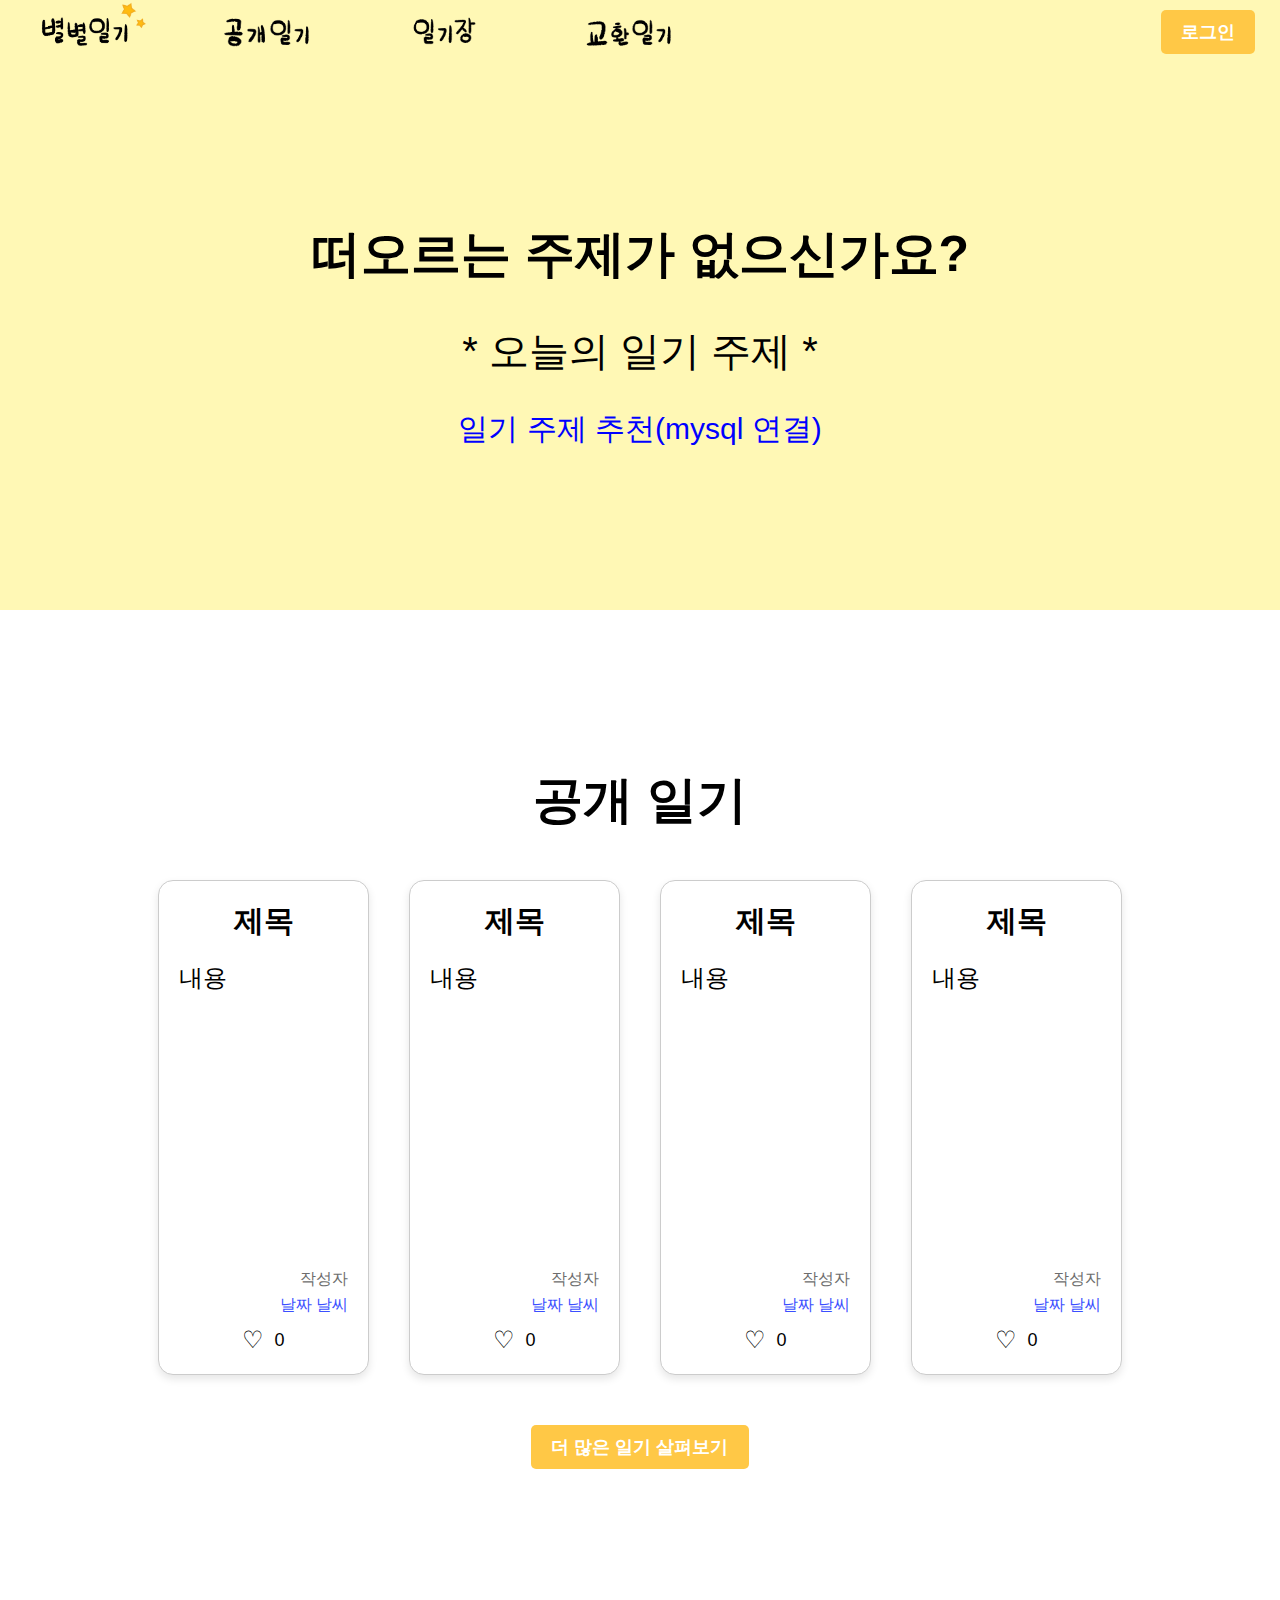
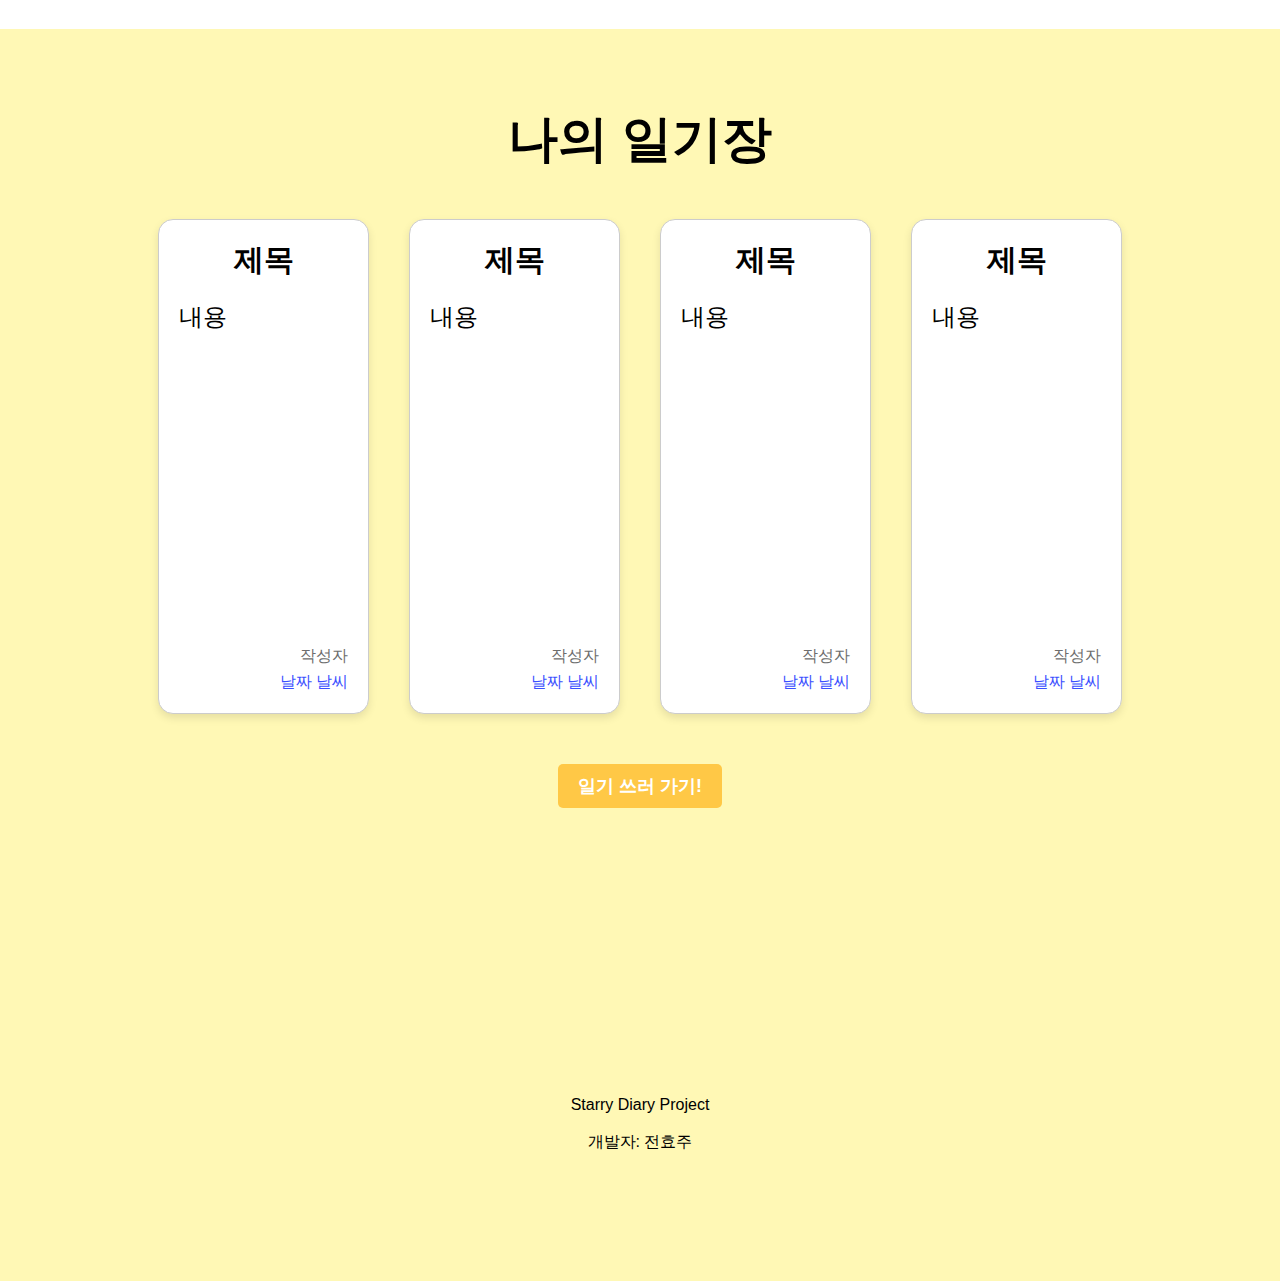
==== Diary_project/src/main/resources/static/index.html @ 07d7e9c0 "나의 일기장 ui" ====
<!DOCTYPE html>
<html lang="en">
    <head>
        <meta charset="utf-8" />
        <meta name="viewport" content="width=device-width, initial-scale=1, shrink-to-fit=no" />
        <meta name="description" content="" />
        <meta name="author" content="" />
        <title>별별일기</title>
        <!-- Favicon-->
        <link rel="icon" type="image/x-icon" href="assets/star_diary_logo.png" />
        <!-- Bootstrap icons-->
        <link href="https://cdn.jsdelivr.net/npm/bootstrap-icons@1.5.0/font/bootstrap-icons.css" rel="stylesheet" type="text/css" />
        <!-- Google fonts-->
        <link href="https://fonts.googleapis.com/css?family=Lato:300,400,700,300italic,400italic,700italic" rel="stylesheet" type="text/css" />
        <!-- Core theme CSS (includes Bootstrap)-->
        <link href="css/base.css?after" rel="stylesheet" />
    </head>
    
    <body>
    	<!-- Navigation-->
        <nav class="navbar navbar-light bg-light static-top custom-navbar">
        <div class="container">
            <div class="navbar-menu-group">
                <a class="navbar-brand" href="index.html">
                    <img src="assets/star_diary_logo.png" alt="Brand Logo">
                </a>
                <a class="navbar-menu" href="#!">
                    <img src="assets/PublicDiary_font.png">
                </a>
                <a class="navbar-menu" href="my_diary.html">
                    <img src="assets/diary_font.png">
                </a>
                <a class="navbar-menu" href="#!">
                    <img src="assets/ExchangDiary_font.png">
                </a>
            </div>
            <div class="ml-auto">
                <a id="user-info" class="nav-link"></a>
            </div>
        </div>
    </nav>
        
        <!-- Topic recommendation -->
        <header class="topic-background py-5">
            <div class="container px-4 px-lg-5 my-5">
                <div class="text-center text-white">
                    <h1 class="topic-title fw-bolder">떠오르는 주제가 없으신가요?</h1>
                    <p class="lead fw-normal mb-0">* 오늘의 일기 주제 *</p>
                    <p class="topic-content fw-normal mb-0">일기 주제 추천(mysql 연결)</p>
                </div>
            </div>
        </header>
        
        <!-- Public diary -->
        <section class="py-5">
        	<div class="container px-4 px-lg-5 my-5">
                <div class="text-center text-white">
                    <h1 class="topic-title fw-bolder">공개 일기</h1>
                    
                    <div class="public-container">
	                    <div class="rectangle">
				            <h2 class="public-title">제목</h2>
				            <p class="public-content">내용</p>
				            <p class="public-author">작성자</p>
				            <p class="public-dateweather">날짜 날씨</p>
				            <p class="public-like"></p>
				            <div class="like-container" data-liked="false">
				                <span class="like-icon" onclick="toggleLike(this)">&#9825;</span>
				                <span class="like-count">0</span>
				            </div>
				        </div>
				        
				        <div class="rectangle">
				            <h2 class="public-title">제목</h2>
				            <p class="public-content">내용</p>
				            <p class="public-author">작성자</p>
				            <p class="public-dateweather">날짜 날씨</p>
				            <div class="like-container" data-liked="false">
				                <span class="like-icon" onclick="toggleLike(this)">&#9825;</span>
				                <span class="like-count">0</span>
				            </div>
				        </div>
				        
				        <div class="rectangle">
				            <h2 class="public-title">제목</h2>
				            <p class="public-content">내용</p>
				            <p class="public-author">작성자</p>
				            <p class="public-dateweather">날짜 날씨</p>
				            <div class="like-container" data-liked="false">
				                <span class="like-icon" onclick="toggleLike(this)">&#9825;</span>
				                <span class="like-count">0</span>
				            </div>
				        </div>
				        
				        <div class="rectangle">
				            <h2 class="public-title">제목</h2>
				            <p class="public-content">내용</p>
				            <p class="public-author">작성자</p>
				            <p class="public-dateweather">날짜 날씨</p>
				            <div class="like-container" data-liked="false">
				                <span class="like-icon" onclick="toggleLike(this)">&#9825;</span>
				                <span class="like-count">0</span>
				            </div>
				        </div>
			        </div>
                
                	<a class="public-btn" href="#public">더 많은 일기 살펴보기</a>
                	
                </div>
            </div>
        </section>
        
        <!-- My diary -->
        <section class="my-section">
        	<div class="my-background container px-4 px-lg-5 my-5">
                <div class="text-center text-white">
                    <h1 class="topic-title fw-bolder">나의 일기장</h1>
                    
                    <div class="public-container">
	                    <div class="rectangle">
				            <h2 class="public-title">제목</h2>
				            <p class="public-content">내용</p>
				            <p class="public-author">작성자</p>
				            <p class="public-dateweather">날짜 날씨</p>
				        </div>
				        
				        <div class="rectangle">
				            <h2 class="public-title">제목</h2>
				            <p class="public-content">내용</p>
				            <p class="public-author">작성자</p>
				            <p class="public-dateweather">날짜 날씨</p>
				        </div>
				        
				        <div class="rectangle">
				            <h2 class="public-title">제목</h2>
				            <p class="public-content">내용</p>
				            <p class="public-author">작성자</p>
				            <p class="public-dateweather">날짜 날씨</p>
				        </div>
				        
				        <div class="rectangle">
				            <h2 class="public-title">제목</h2>
				            <p class="public-content">내용</p>
				            <p class="public-author">작성자</p>
				            <p class="public-dateweather">날짜 날씨</p>
				        </div>
			        </div>
                
                	<a class="my-btn" href="my_diary.html">일기 쓰러 가기!</a>
                	
                </div>
            </div>
        </section>
        
        <!-- footer -->
        <footer class="footer-section">
            <div class="my-background footer-container">
            	<p class="text-center text-white">Starry Diary Project<br><br> 개발자: 전효주 </p>
            </div>
        </footer>
        
        <script src="https://code.jquery.com/jquery-3.6.0.min.js"></script>
        <script>
	        $(document).ready(function() {
	            console.log("Document ready");
	            $.ajax({
	                type: 'GET',
	                url: '/api/session/userinfo',
	                success: function(response) {
	                    console.log("AJAX success", response);
	                    if (response && response.userID && response.userName) {
	                        $('#user-info').html(response.userName + ' 님');
	                        $('#user-info').attr("href", "#");
	                        $('#user-info').addClass('font-3');
	                    } else {
	                        $('#user-info').html('<a class="login-btn" href="login.html">로그인</a>');
	                    }
	                },
	                error: function(xhr, status, error) {
	                    console.error("AJAX error", status, error);
	                    if (xhr.status === 204) {
	                        $('#user-info').html('<a class="login-btn" href="login.html">로그인</a>');
	                    } else {
	                        $('#user-info').html('<a class="login-btn" href="login.html">로그인</a>');
	                    }
	                }
	            });
	        });
	    </script>
   
    </body>
</html>
---- Diary_project/src/main/resources/static/css/base.css ----
@charset "UTF-8";

@font-face {
    font-family: 'KyoboHandwriting';
    src: url('/assets/fonts/KyoboHandwriting2019.ttf') format('truetype');
    font-weight: normal;
    font-style: normal;
}

* {
    margin: 0;
    padding: 0;
    box-sizing: border-box;
}

body{
	font-family: 'KyoboHandwriting', sans-serif;
	width: 100%;
  	overflow-x: hidden;
}








.navbar {
  width: 100%;
  overflow: hidden;
}

.navbar > .container{
  display: flex;
  flex-wrap: inherit;
  align-items: center;
  justify-content: space-between;
  padding: 0 25px;
  width: 100%; 
  box-sizing: border-box; 
  overflow: hidden; 
}


.navbar-menu-group {
	display: flex;
	align-items: center;
    gap: 60px;
}

.navbar-menu {
    margin: 20;
    padding: 0;
    display: inline-block;
}


.custom-navbar {
    background-color: #FFF8B5; 
}

.navbar-brand img {
   height: 60px;
   width: auto;
}


.navbar-menu img {
   height: 60px;
   width: auto;
   display: block;
}

.login-btn {
    display: inline-block;
    padding: 10px 20px;
    background-color: #FFC846; 
    color: white; 
    text-align: center;
    text-decoration: none; 
    border-radius: 5px; 
    font-size: 18px; 
    font-weight: bold; 
    transition: background-color 0.3s;
    margin-right: 0;
  	margin-left: auto;
}

.login-btn:hover {
    background-color: #FF8200;
}

.container {
	--bs-gutter-x: 1.5rem;
	--bs-gutter-y: 0;
	width: 100%;
	max-width: 100%;
	padding-right: calc(var(--bs-gutter-x) * 0.5);
	padding-left: calc(var(--bs-gutter-x) * 0.5);
	margin-right: auto;
	margin-left: auto;
}






.topic-background{
	background-color: #FFF8B5;
}

.py-5 {
	padding-top: 8rem !important;
	padding-bottom: 8rem !important;
}

.px-4 {
	padding-right: 1.5rem !important;
	padding-left: 1.5rem !important;
}

.px-lg-5 {
    padding-right: 3rem !important;
    padding-left: 3rem !important;
  }
  
.my-5 {
	margin-top: 2rem !important;
	margin-bottom: 2rem !important;
}

.text-center {
	text-align: center !important;
}

.text-white {
	--bs-text-opacity: 1;
	color: rgba(var(--bs-white-rgb), var(--bs-text-opacity)) !important;
}

.topic-title {
	font-size: 50px;
	font-weight: 300;
	line-height: 1.2;
}

.fw-bolder {
	font-weight: bolder !important;
}

.lead {
	font-size: 40px;
	font-weight: 300;
}

.fw-normal {
	margin-top: 40px;
	font-weight: 300 !important;
}

.topic-content {
	margin-top: 30px;
	font-size: 30px;
	font-weight: 300;
	color: blue;
}

.mb-0 {
	margin-bottom: 0 !important;
}







.public-container {
	margin-top: 40px;
    display: flex;
    flex-direction: row; 
    justify-content: space-between;
    width: 100%;
    padding: 0 100px;
    gap: 20px; 
}

.rectangle {
    background-color: #ffffff;
    border: 1px solid #ccc;
    border-radius: 15px;
    width: 25%;
    height: 55vh;
    margin: 10px;
    padding: 20px;
    box-shadow: 0 4px 8px rgba(0, 0, 0, 0.1);
    display: flex;
    flex-direction: column;
    justify-content: center;
    cursor: pointer;
}

.rectangle:hover {
    background-color: #f0f0f0;
}

.public-title {
    font-size: 30px;
    font-weight: bold;
    margin-bottom: 20px;
    text-align: center;
}

.public-content {
    font-size: 24px;
    text-align: left;
}

.public-author {
	font-size: 16px;
    text-align: right;
    color: #6D6D6D;
    margin-top: auto;
}

.public-dateweather {
	font-size: 16px;
    text-align: right;
    color: #3B4FFF;
    margin-top: 5px;
}

.like-container {
    display: flex;
    align-items: center;
    justify-content: center;
    margin-top: 10px;
}

.like-icon {
    font-size: 24px;
    cursor: pointer;
    color: black; 
    transition: color 0.3s;
}

.like-container[data-liked="true"] .like-icon {
    color: #ff0000;
}

.like-count {
    margin-left: 10px;
    font-size: 18px;
}

.public-btn,
.my-btn {
    display: inline-block;
    padding: 10px 20px;
    background-color: #FFC846; 
    color: white; 
    text-align: center;
    text-decoration: none; 
    border-radius: 5px; 
    font-size: 18px; 
    font-weight: bold; 
    transition: background-color 0.3s;
    margin-right: 0; /* 추가 */
  	margin-left: auto;
  	margin-top: 40px;
}

.public-btn:hover{
    background-color: #FF8200;
}

.my-btn:hover{
    background-color: #FF8200;
}




.my-background{
	background-color: #FFF8B5;
}

.my-section {
	padding-top: 3rem !important;
	padding-bottom: 8rem !important;
	background-color: #FFF8B5;
}




.footer-container {
	width: 100%;
	max-width: 100%;
	padding-right: calc(var(--bs-gutter-x) * 0.5);
	padding-left: calc(var(--bs-gutter-x) * 0.5);
	margin-right: auto;
	margin-left: auto;
}

.footer-section {
	padding-top: 8rem !important;
	padding-bottom: 8rem !important;
	background-color: #FFF8B5;
}


.login-container {
	--bs-gutter-x: 1.5rem;
	--bs-gutter-y: 0;
	width: 100%;
	max-width: 100%;
	padding-right: calc(var(--bs-gutter-x) * 0.5);
	padding-left: calc(var(--bs-gutter-x) * 0.5);
	margin-right: auto;
	margin-left: auto;
}

.font-1 {
	margin-top: 30px;
	font-size: 30px;
	font-weight: 300;
}

.font-2 {
	margin-top: 70px;
	font-size: 20px;
	font-weight: 300;
	color: gray;
}

#userid,
#password,
#name,
#email {
    width: 15%;
    padding: 10px;
    border: 4px solid #FF8200; 
    border-radius: 10px;
    outline: none;
    box-sizing: border-box;
    position: relative;
    margin-top: 10px;
}

#userid:focus::before,
#password:focus::before,
#name:focus::before,
#email:focus::before {
    content: "";
    position: absolute;
    top: -2px; 
    left: -2px;
    right: -2px; 
    bottom: -2px; 
    border: 2px dotted yellow; 
    border-radius: 10px;
    pointer-events: none;
}

.login-button {
    display: inline-block;
    padding: 5px 10px;
    background-color: #FFC846; 
    color: white; 
    text-align: center;
    text-decoration: none; 
    border: 3px solid #FF8200;
    border-radius: 10px; 
    font-size: 18px; 
    font-weight: bold; 
    transition: background-color 0.3s;
    margin-right: 0; 
  	margin-left: auto;
  	margin-top: 30px;
}

.login-button:hover,
.membership-button:hover,
.idcheck-button:hover {
    background-color: #FF8200;
}

.membership:hover {
    color: #FF8200;
}

.membership-button,
.idcheck-button {
    display: inline-block;
    padding: 5px 10px;
    background-color: #FFC846; 
    color: white; 
    text-align: center;
    text-decoration: none; 
    border: 3px solid #FF8200;
    border-radius: 10px; 
    font-size: 18px; 
    font-weight: bold; 
    transition: background-color 0.3s;
    margin-right: 0; 
  	margin-left: auto;
  	margin-top: 20px;
}

.disabled-button {
    display: inline-block;
    padding: 5px 10px;
    background-color: #c0c0c0; 
    color: white; 
    text-align: center;
    text-decoration: none; 
    border: 3px solid #808080;
    border-radius: 10px; 
    font-size: 18px; 
    font-weight: bold; 
    transition: background-color 0.3s;
    margin-right: 0; 
  	margin-left: auto;
  	margin-top: 20px;
  	cursor: not-allowed;
}

.py-6 {
	padding-top: 8rem !important;
}

.py-7 {
	padding-bottom: 8rem !important;
}

.my-6 {
	margin-top: 2rem !important;
	margin-bottom: 2rem !important;
}

.font-3 {
	font-size: 25px;
	font-weight: 300;
	color: #128e09;
	text-decoration: none;
}

.my-diary-background{
	background-color: white;
}

.my-diary-section {
	padding-top: 3rem !important;
	padding-bottom: 8rem !important;
	background-color: white;
}

.my-button-section {
	padding-top: 3rem !important;
	padding-bottom: 3rem !important;
	background-color: white;
}
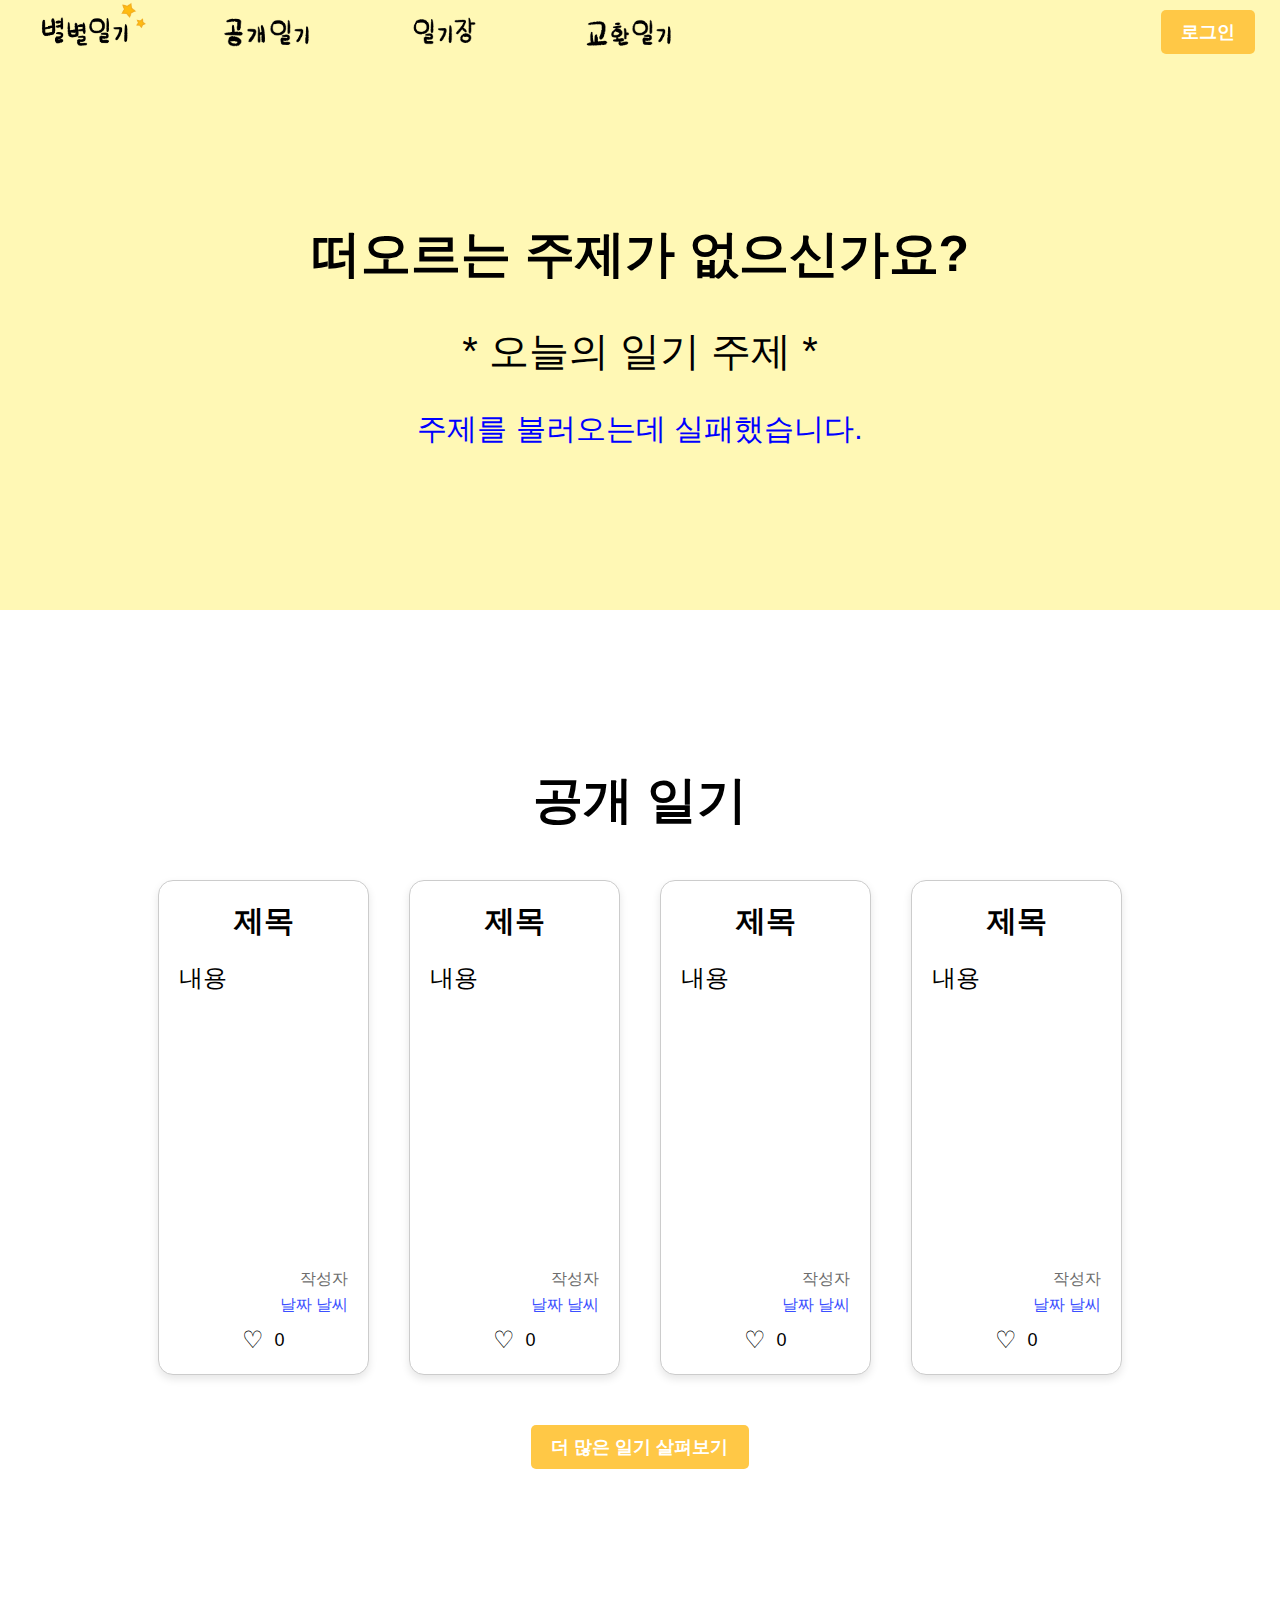
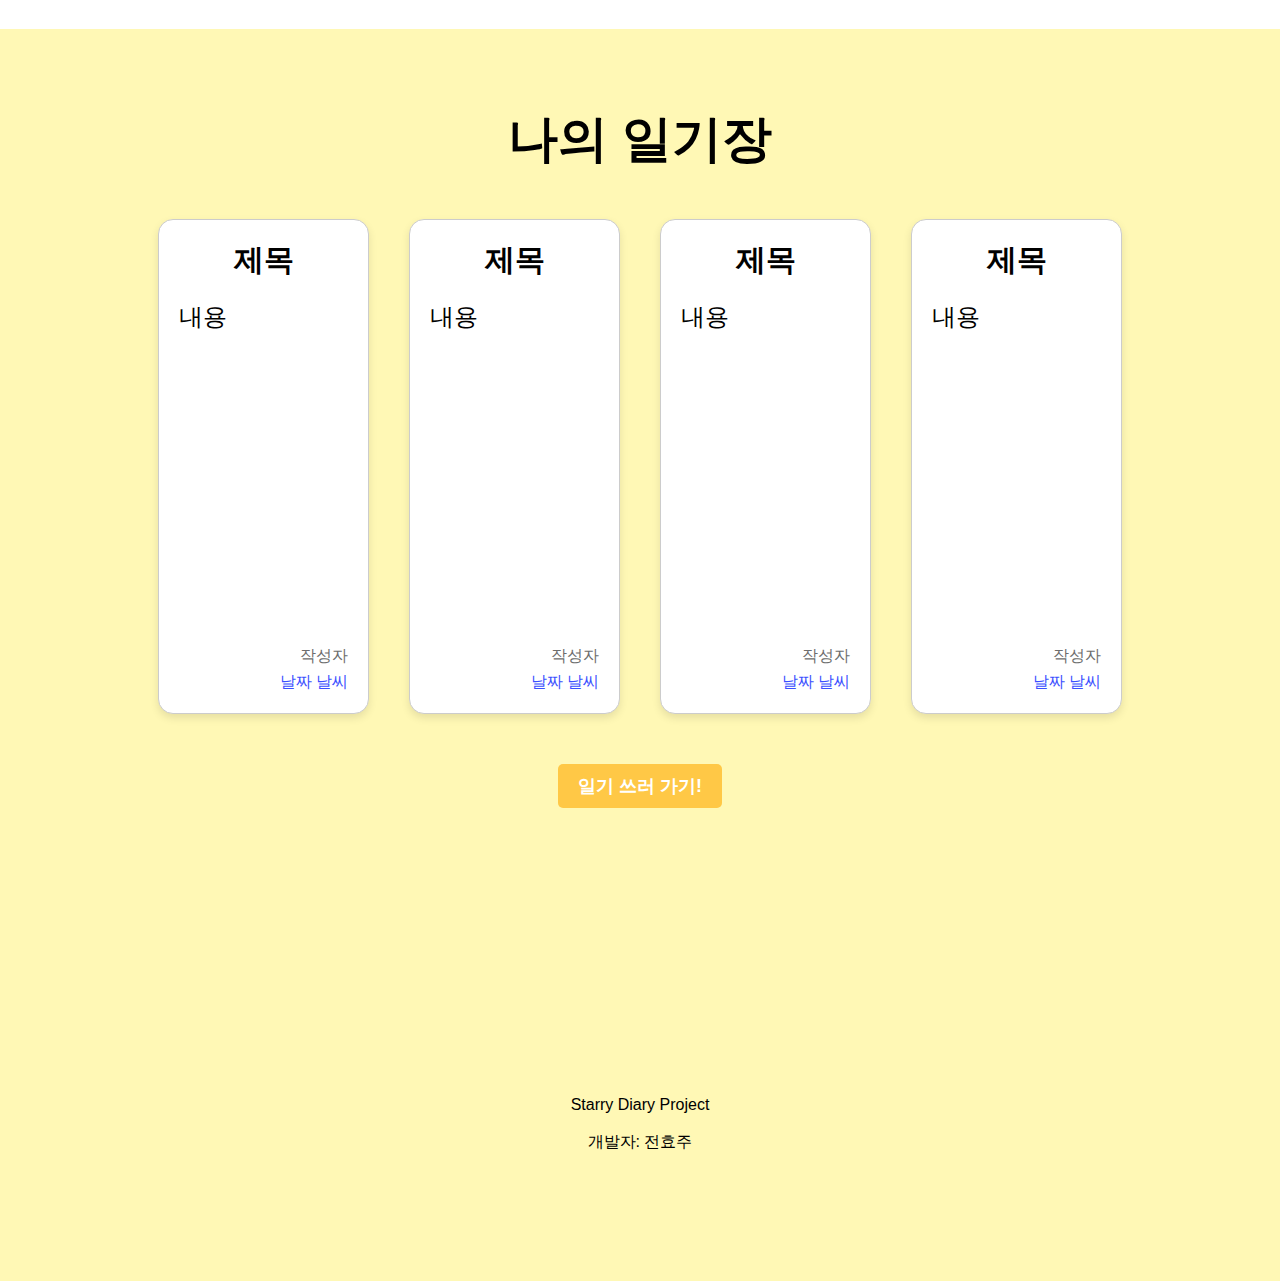
==== commit 95bd769f: "주제 추천 기능 완료" ====
--- a/Diary_project/src/main/resources/static/index.html
+++ b/Diary_project/src/main/resources/static/index.html
@@ -46,7 +46,7 @@
                 <div class="text-center text-white">
                     <h1 class="topic-title fw-bolder">떠오르는 주제가 없으신가요?</h1>
                     <p class="lead fw-normal mb-0">* 오늘의 일기 주제 *</p>
-                    <p class="topic-content fw-normal mb-0">일기 주제 추천(mysql 연결)</p>
+                    <p class="topic-content fw-normal mb-0" id="randomTopic">주제를 가져오는 중입니다...</p>
                 </div>
             </div>
         </header>
@@ -186,6 +186,25 @@
 	                }
 	            });
 	        });
+	        
+	     	// 주제 가져오기
+	     	document.addEventListener('DOMContentLoaded', function() {
+	            fetchRandomTopic();
+	        });
+	     	
+	        function fetchRandomTopic() {
+	            fetch('/api/topic/random')
+	            .then(response => response.json())
+	            .then(data => {
+	            	console.log(data);
+	                document.getElementById('randomTopic').innerText = data.topic;
+	            })
+	            .catch(error => {
+	            	console.error('Error:', error);
+	                console.error('Error:', error);
+	                document.getElementById('randomTopic').innerText = '주제를 불러오는데 실패했습니다.';
+	            });
+	        }
 	    </script>
    
     </body>
--- a/Diary_project/src/main/resources/static/css/base.css
+++ b/Diary_project/src/main/resources/static/css/base.css
@@ -462,4 +462,179 @@
 	padding-top: 3rem !important;
 	padding-bottom: 3rem !important;
 	background-color: white;
+}
+
+/*팝업창*/
+.popup {
+    display: none;
+    position: fixed;
+    z-index: 1;
+    left: 0;
+    top: 0;
+    width: 100%;
+    height: 100%;
+    overflow: auto;
+    background-color: rgb(0,0,0);
+    background-color: rgba(0,0,0,0.4);
+    padding-top: 50px;
+}
+.popup-content {
+    background-color: #FFF8B5;
+    margin: 5% auto;
+    padding: 20px;
+    border: 1px solid #888;
+    width: 80%;
+    border-radius: 15px;
+}
+.close {
+    color: #aaa;
+    float: right;
+    font-size: 28px;
+    font-weight: bold;
+}
+.close:hover,
+.close:focus {
+    color: black;
+    text-decoration: none;
+    cursor: pointer;
+}
+
+.rc-topic{
+	font-size: 20px;
+	font-weight: 300;
+	color: #1b5cc9;
+	margin-top: 20px;
+}
+
+.rc-topic:hover {
+	color: #0c2858;
+	cursor: pointer;
+}
+
+.my-h1{
+	font-size: 30px;
+	font-weight: bold;
+}
+
+.my-h2{
+	font-size: 20px;
+	font-weight: 300;
+	margin-top: 20px;
+}
+
+.my-font-1{
+	font-size: 25px;
+	font-weight: 300;
+	margin-top: 30px;
+}
+
+.my-font-2{
+	font-size: 25px;
+	font-weight: 300;
+	margin-top: 15px;
+}
+
+.my-font-3{
+	font-size: 25px;
+	font-weight: 300;
+	margin-top: 15px;
+	color: #0080ff;
+}
+
+.my-font-4{
+	font-size: 15px;
+	font-weight: 300;
+	margin-top: 10px;
+	color: #004080;
+}
+.my-font-5{
+	font-size: 15px;
+	font-weight: 300;
+	margin-top: 5px;
+	color: #ff3333;
+}
+
+
+/* 주제 추천 섹션 */
+.hidden-section {
+    display: none;
+    margin-top: 10px;
+    padding: 10px;
+    border: 3px solid #FF8200;
+    border-radius: 15px;
+    background-color: #FFC846;
+}
+
+.recommendation-btn {
+    display: inline-block;
+    padding: 5px 10px;
+    background-color: #0080ff; 
+    color: white; 
+    text-align: center;
+    text-decoration: none; 
+    border: 3px solid #004080;
+    border-radius: 10px; 
+    font-size: 18px; 
+    font-weight: bold; 
+    transition: background-color 0.3s;
+    margin-right: 0; 
+  	margin-left: auto;
+  	margin-top: 20px;
+}
+
+.recommendation-btn:hover,
+.rccomplete-btn:hover {
+    background-color: #004080;
+}
+
+.rc-popup {
+    display: none;
+    position: fixed;
+    z-index: 1;
+    left: 0;
+    top: 0;
+    width: 100%;
+    height: 100%;
+    overflow: auto;
+    background-color: rgb(0,0,0);
+    background-color: rgba(0,0,0,0.4);
+    padding-top: 50px;
+}
+.rc-popup-content {
+    background-color: #bff8bc;
+    margin: 5% auto;
+    padding: 20px;
+    border: 3px solid #308217;
+    width: 60%;
+    border-radius: 15px;
+}
+
+.topicContent{
+	width: 80%;
+	height: 80px;
+    padding: 10px;
+    border: 3px solid #308217;
+    border-radius: 10px;
+    outline: none;
+    box-sizing: border-box;
+    position: relative;
+    margin-top: 40px;
+}
+
+.rccomplete-btn {
+    display: inline-block;
+    padding: 5px 10px;
+    background-color: #0080ff; 
+    color: white; 
+    text-align: center;
+    text-decoration: none; 
+    border: 3px solid #004080;
+    border-radius: 10px; 
+    font-size: 18px; 
+    font-weight: bold; 
+    transition: background-color 0.3s;
+    margin-right: 0; 
+  	margin-left: auto;
+  	margin-top: 30px;
+  	margin-bottom: 20px;
 }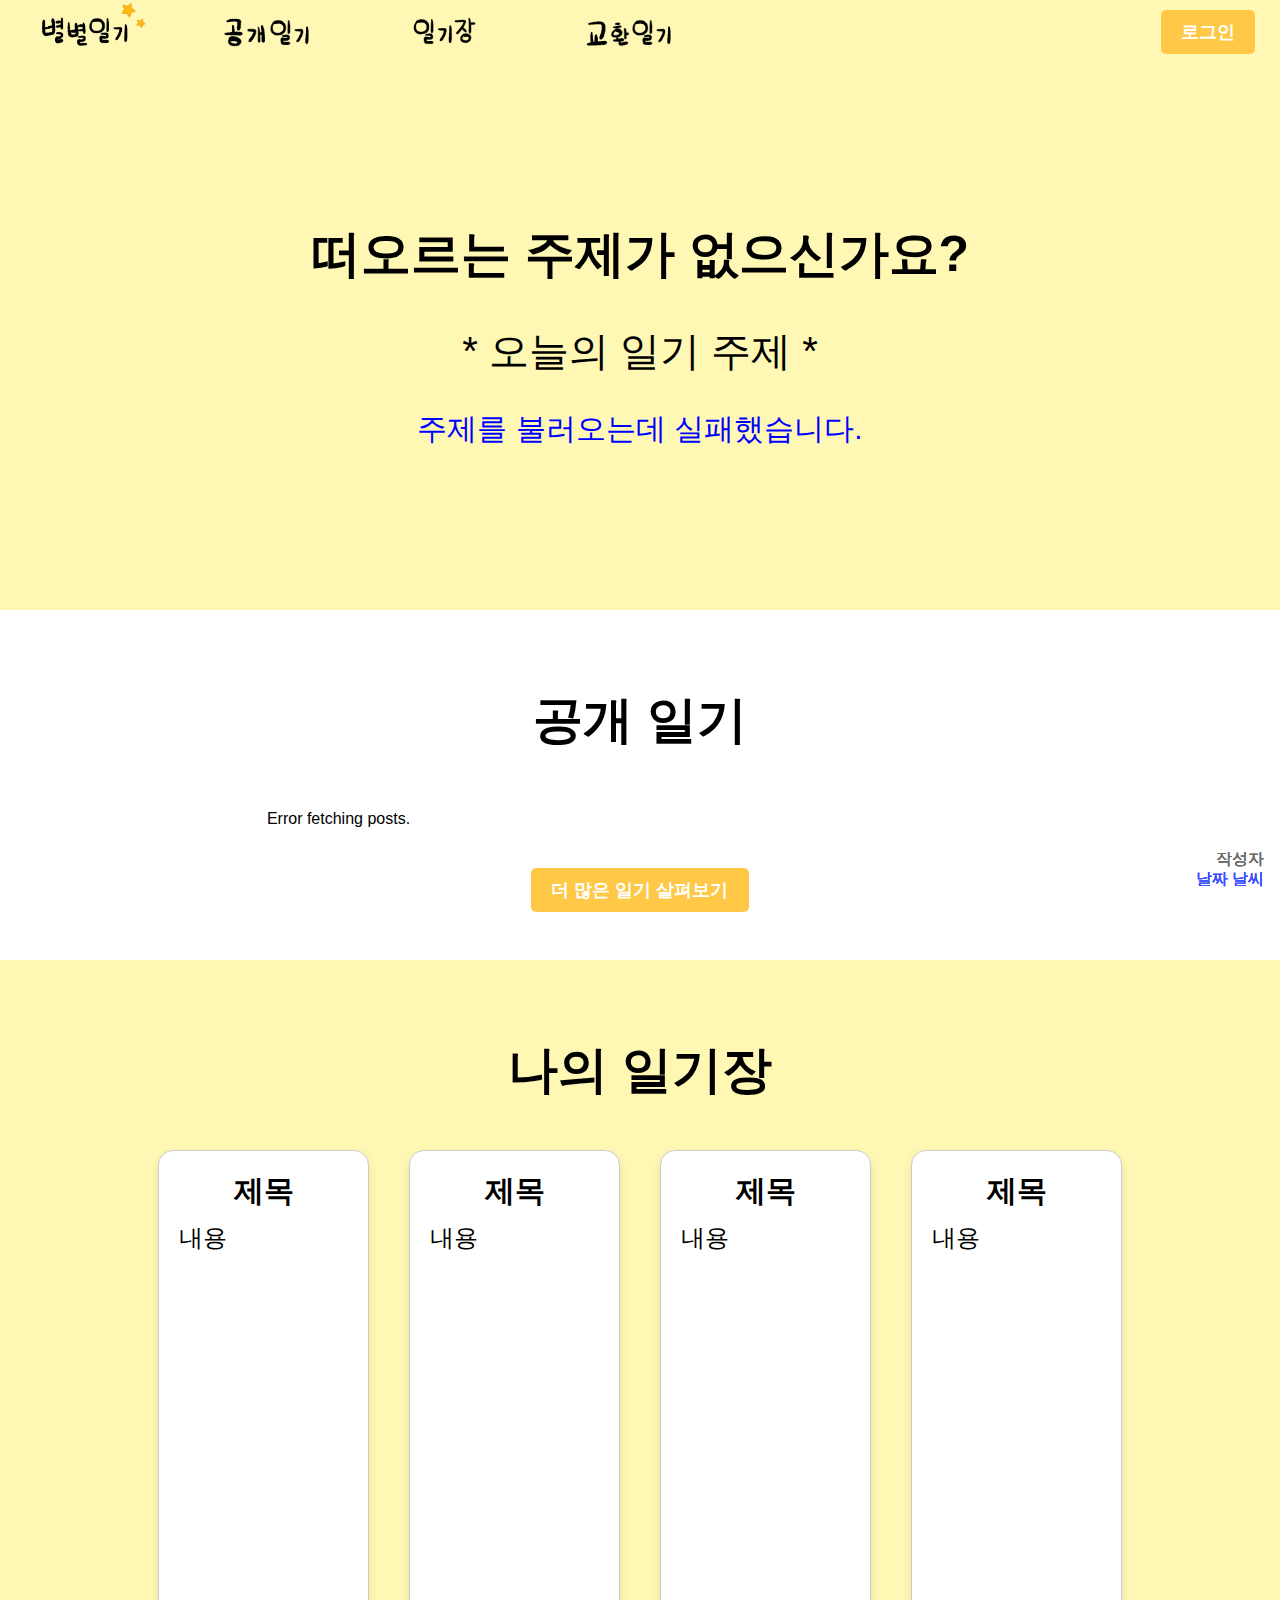
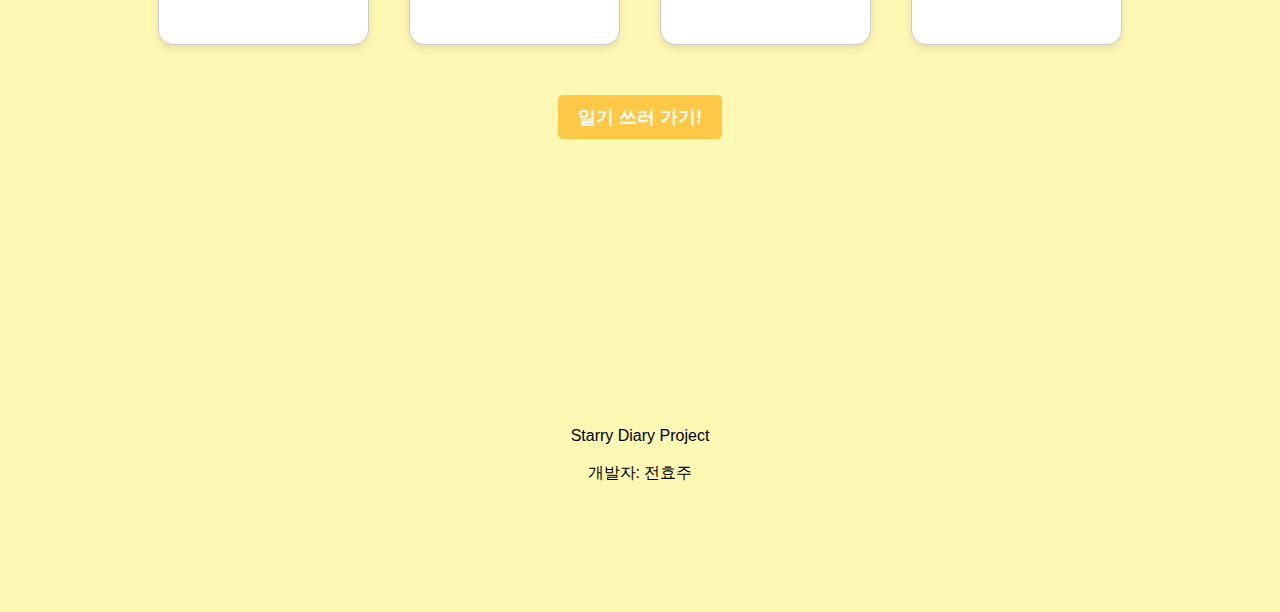
==== commit c23a71da: "공개 게시글 최신 4개 메인 화면에 표시" ====
--- a/Diary_project/src/main/resources/static/index.html
+++ b/Diary_project/src/main/resources/static/index.html
@@ -24,7 +24,7 @@
                 <a class="navbar-brand" href="index.html">
                     <img src="assets/star_diary_logo.png" alt="Brand Logo">
                 </a>
-                <a class="navbar-menu" href="#!">
+                <a class="navbar-menu" href="public_diary.html">
                     <img src="assets/PublicDiary_font.png">
                 </a>
                 <a class="navbar-menu" href="my_diary.html">
@@ -52,63 +52,36 @@
         </header>
         
         <!-- Public diary -->
-        <section class="py-5">
-        	<div class="container px-4 px-lg-5 my-5">
+        <section class="my-diary-section">
+        	<div class="my-diary-background container px-4 px-lg-5 my-5">
                 <div class="text-center text-white">
                     <h1 class="topic-title fw-bolder">공개 일기</h1>
-                    
-                    <div class="public-container">
-	                    <div class="rectangle">
-				            <h2 class="public-title">제목</h2>
-				            <p class="public-content">내용</p>
-				            <p class="public-author">작성자</p>
-				            <p class="public-dateweather">날짜 날씨</p>
-				            <p class="public-like"></p>
-				            <div class="like-container" data-liked="false">
-				                <span class="like-icon" onclick="toggleLike(this)">&#9825;</span>
-				                <span class="like-count">0</span>
-				            </div>
-				        </div>
-				        
-				        <div class="rectangle">
-				            <h2 class="public-title">제목</h2>
-				            <p class="public-content">내용</p>
-				            <p class="public-author">작성자</p>
-				            <p class="public-dateweather">날짜 날씨</p>
-				            <div class="like-container" data-liked="false">
-				                <span class="like-icon" onclick="toggleLike(this)">&#9825;</span>
-				                <span class="like-count">0</span>
-				            </div>
-				        </div>
-				        
-				        <div class="rectangle">
-				            <h2 class="public-title">제목</h2>
-				            <p class="public-content">내용</p>
-				            <p class="public-author">작성자</p>
-				            <p class="public-dateweather">날짜 날씨</p>
-				            <div class="like-container" data-liked="false">
-				                <span class="like-icon" onclick="toggleLike(this)">&#9825;</span>
-				                <span class="like-count">0</span>
-				            </div>
-				        </div>
-				        
-				        <div class="rectangle">
-				            <h2 class="public-title">제목</h2>
-				            <p class="public-content">내용</p>
-				            <p class="public-author">작성자</p>
-				            <p class="public-dateweather">날짜 날씨</p>
-				            <div class="like-container" data-liked="false">
-				                <span class="like-icon" onclick="toggleLike(this)">&#9825;</span>
-				                <span class="like-count">0</span>
-				            </div>
-				        </div>
-			        </div>
-                
-                	<a class="public-btn" href="#public">더 많은 일기 살펴보기</a>
+				        
+			        <div class="my-diary-container">
+				        
+				    </div>
+				    
+				    <a class="public-btn" href="public_diary.html">더 많은 일기 살펴보기</a>
+				    
+		        </div>
                 	
-                </div>
             </div>
         </section>
+        
+        <!-- My diary pupup -->
+		<div id="public-popup" class="popup">
+		    <div class="my-popup-content">
+		        <span class="close" id="closePopupBtn">&times;</span>
+		        	<p id="public-check" class="my-font-7"></p>
+		        	<div class="like-container" data-liked="false">
+		        	<span id="like-icon-2" class="like-icon">&#9825;</span>
+		        	<p id="likeCount" class="like-count"></p>
+		        	</div>
+		            <h2 id="my-title" class="my-font-6"></h2>  
+		            <p id="my-diary-content" class="my-font-2 my-diary-content"></p>
+		            <p id="diary-date" class="my-font-8"></p> 
+		    </div>
+		</div>
         
         <!-- My diary -->
         <section class="my-section">
@@ -205,6 +178,163 @@
 	                document.getElementById('randomTopic').innerText = '주제를 불러오는데 실패했습니다.';
 	            });
 	        }
+	        
+	      	//게시글 
+	        $(document).ready(function() {
+	        	//게시글 가져오기
+		    	$.ajax({
+			        url: "/api/my_diary/public_posts",
+			        type: "GET",
+			        success: function(posts) {
+			            if (posts.length === 0) {
+			                $('.my-diary-container').append('<p>공개된 일기가 없습니다.</p>');
+			            } else {
+			                // 최신 순으로 정렬
+			                posts.forEach(function(post) {
+			                    var date = new Date(post.date);
+			                    var formattedDate = date.getFullYear() + '-' +
+			                        ('0' + (date.getMonth() + 1)).slice(-2) + '-' +
+			                        ('0' + date.getDate()).slice(-2) + ' ' +
+			                        ('0' + date.getHours()).slice(-2) + ':' +
+			                        ('0' + date.getMinutes()).slice(-2);
+			                        
+			                    
+			                    var postHtml = '<div class="my-rectangle" data-diary-number="' + post.diaryNumber + '">' +
+			                    	'<h2 class="public-title">' + post.title + '</h2>' +
+			                        '<p class="public-content">' + post.content + '</p>' +
+			                        '<p class="public-check">' + (post.isPublic ? '공개' : '비공개') + '</p>' +
+			                        '<p class="public-author">' + post.name + '</p>' +
+			                        '<p class="public-dateweather">' + formattedDate + '</p>' +
+			                        '<div class="public-like-container" data-liked="false"><span class="like-icon">&#9825;</span><span class="like-count">0</span></div>' + 
+			                        '</div>';
+			                    $('.my-diary-container').append(postHtml);
+			                    
+			                 	// 좋아요 수 가져오기
+			                    var likeCountSpan = $('.my-rectangle[data-diary-number="' + post.diaryNumber + '"]').find('.like-count');
+			                    $.ajax({
+			                        url: '/api/like/count',
+			                        type: 'GET',
+			                        data: {
+			                            DiaryNumber: post.diaryNumber
+			                        },
+			                        success: function(likeCount) {
+			                            likeCountSpan.text(likeCount);
+			                        },
+			                        error: function(error) {
+			                            console.error("Error fetching like count:", error);
+			                        }
+			                    });
+			                    
+			                    //좋아요 여부 표시
+			                    var likeIcon = $('.my-rectangle[data-diary-number="' + post.diaryNumber + '"]').find('.like-icon');
+			                    
+			                    $.ajax({
+			                        url: '/api/like/check',
+			                        type: 'GET',
+			                        data: {
+			                            DiaryNumber: post.diaryNumber
+			                        },
+			                        success: function(isLiked) {
+			                            console.log("DiaryNumber:", post.diaryNumber, "Liked:", isLiked); 
+			                            if (isLiked === true || isLiked === 'true') {
+			                                likeIcon.html('&#9829;').css('color', 'red');
+			                            } else {
+			                                likeIcon.html('&#9825;');
+			                            }
+			                        },
+			                        error: function(error) {
+			                            console.error("Error checking like status:", error);
+			                        }
+			                    });
+			                });
+			            }
+			        },
+			        error: function(error) {
+			            console.error("Error fetching posts:", error);
+			            $('.my-diary-container').append('<p>Error fetching posts.</p>');
+			        }
+		        });
+	        	
+		    	//DiaryNumber 선언
+			    var currentDiaryNumber;
+
+			    $(document).on('click', '.my-rectangle', function() {
+			        currentDiaryNumber = $(this).data('diary-number');
+			        console.log("currentDiaryNumber:", currentDiaryNumber);
+			    });
+			    
+			    
+			    // 내 일기장 내용 보기
+			    $(document).on('click', '.my-rectangle', function() {
+			    	var likeCount = $(this).find('.like-count').text();
+			        var title = $(this).find('.public-title').text();
+			        var content = $(this).find('.public-content').text();
+			        var isPublic = $(this).find('.public-check').text();
+			        var date = $(this).find('.public-dateweather').text();
+			
+			        $('#likeCount').text(likeCount);
+			        $('#public-check').text(isPublic);
+			        $('#my-title').text(title);
+			        $('#my-diary-content').html(content.replace(/\n/g, "<br>"));
+			        $('#diary-date').text("작성일: " + date);
+			        
+			        
+			      //로그인 한 사람의 좋아요 여부
+					var likeIcon2 = $('#like-icon-2');
+	                
+	                $.ajax({
+	                    url: '/api/like/check',
+	                    type: 'GET',
+	                    data: {
+	                    	DiaryNumber: currentDiaryNumber
+	                    },
+	                    success: function(isLiked) {
+	                        console.log("DiaryNumber:", currentDiaryNumber, "Liked:", isLiked); 
+	                        if (isLiked === true || isLiked === 'true') {
+	                            likeIcon2.html('&#9829;').css('color', 'red');
+	                        } else {
+	                            likeIcon2.html('&#9825;');
+	                        }
+	                    },
+	                    error: function(error) {
+	                        console.error("Error checking like status:", error);
+	                    }
+	                });
+			        // 팝업 표시
+			        $('#public-popup').show();
+			    });
+			    
+			    //좋아요 기능(추가 및 삭제)
+			    $(document).on('click', '#like-icon-2', function() {
+			        var likeIcon = $(this);
+			        $.ajax({
+			            url: '/api/like/toggle',
+			            type: 'POST',
+			            data: {
+			                DiaryNumber: currentDiaryNumber
+			            },
+			            success: function(response) {
+			                if (response === "좋아요 추가") {
+			                    likeIcon.html('&#9829;').css('color', 'red');
+			                    var likeCount = parseInt($('#likeCount').text()) + 1;
+			                    $('#likeCount').text(likeCount);
+			                } else {
+			                    likeIcon.html('&#9825;').css('color', '');
+			                    var likeCount = parseInt($('#likeCount').text()) - 1;
+			                    $('#likeCount').text(likeCount);
+			                }
+			            },
+			            error: function(error) {
+			                console.error("Error toggling like:", error);
+			            }
+			        });
+			    });
+			
+			    // 팝업 닫기 이벤트
+			    $('#closePopupBtn').on('click', function() {
+			        $('#public-popup').hide();
+			    });
+	        });
 	    </script>
    
     </body>
--- a/Diary_project/src/main/resources/static/css/base.css
+++ b/Diary_project/src/main/resources/static/css/base.css
@@ -101,9 +101,6 @@
 	margin-right: auto;
 	margin-left: auto;
 }
-
-
-
 
 
 
@@ -219,17 +216,34 @@
 }
 
 .public-author {
+	position: absolute;
+	bottom: 30px;
 	font-size: 16px;
     text-align: right;
     color: #6D6D6D;
     margin-top: auto;
+    right: 16px;
 }
 
 .public-dateweather {
+	position: absolute;
+	bottom: 10px;
 	font-size: 16px;
     text-align: right;
     color: #3B4FFF;
     margin-top: 5px;
+    right: 16px;
+}
+
+.public-check {
+	position: absolute;
+	bottom: 50px;
+	font-size: 16px;
+    text-align: right;
+    color: #f35518;
+    margin-top: 5px;
+    margin-bottom: 10px;
+    right: 16px;
 }
 
 .like-container {
@@ -251,7 +265,7 @@
 }
 
 .like-count {
-    margin-left: 10px;
+    margin-left: 5px;
     font-size: 18px;
 }
 
@@ -454,7 +468,7 @@
 
 .my-diary-section {
 	padding-top: 3rem !important;
-	padding-bottom: 8rem !important;
+	padding-bottom: 1rem !important;
 	background-color: white;
 }
 
@@ -462,6 +476,62 @@
 	padding-top: 3rem !important;
 	padding-bottom: 3rem !important;
 	background-color: white;
+}
+
+.my-diary-container {
+	margin-top: 60px;
+    display: grid;
+    grid-template-columns: repeat(4, 1fr);
+    flex-wrap: wrap; 
+    justify-content: space-between;
+    width: 100%;
+    padding: 0 200px;
+    gap: 20px; 
+}
+
+.my-rectangle {
+    background-color: #ffffff;
+    border: 1px solid #ccc;
+    border-radius: 15px;
+    height: 55vh;
+    padding: 20px;
+    box-shadow: 0 4px 8px rgba(0, 0, 0, 0.1);
+    flex: 0 1 calc(25% - 30px);
+    justify-content: space-between;
+    cursor: pointer;
+    overflow: hidden;
+    position: relative;
+    margin-top: 50px;
+}
+
+.my-rectangle:hover{
+	background-color: #f0f0f0;
+}
+
+.public-title {
+    margin-bottom: 10px;
+    overflow: hidden;
+    text-overflow: ellipsis;
+    white-space: nowrap;
+}
+
+.public-content {
+    flex-grow: 1;
+    overflow: hidden;
+    text-overflow: ellipsis;
+    display: block;
+    display: -webkit-box;
+    -webkit-box-orient: vertical;
+    white-space: normal;
+    -webkit-line-clamp: 6;
+}
+
+
+.public-author, .public-dateweather {
+    margin-top: 5px;
+    overflow: hidden;
+    text-overflow: ellipsis;
+    align-self: flex-end;
 }
 
 /*팝업창*/
@@ -482,7 +552,7 @@
     background-color: #FFF8B5;
     margin: 5% auto;
     padding: 20px;
-    border: 1px solid #888;
+    border: 3px solid #FF8200;
     width: 80%;
     border-radius: 15px;
 }
@@ -554,6 +624,28 @@
 	color: #ff3333;
 }
 
+.my-font-6{
+	font-size: 30px;
+	font-weight: bold;
+	margin-top: 20px;
+}
+
+.my-font-7{
+	font-size: 20px;
+	font-weight: 300;
+	margin-top: 10px;
+	margin-left: 20px;
+	color: #ff3333;
+	text-align: left !important;
+}
+
+.my-font-8 {
+	position: absolute;
+	font-size: 16px;
+    color: #3B4FFF;
+    margin-top: 20px;
+    margin-bottom: 20px;
+}
 
 /* 주제 추천 섹션 */
 .hidden-section {
@@ -637,4 +729,190 @@
   	margin-left: auto;
   	margin-top: 30px;
   	margin-bottom: 20px;
+}
+
+/* 일기 쓰기 섹션 */
+.diaryTitle{
+	width: 80%;
+	height: 40px;
+    padding: 10px;
+    border: 3px solid #FF8200;
+    border-radius: 10px;
+    outline: none;
+    box-sizing: border-box;
+    position: relative;
+    margin-top: 10px;
+}
+
+.diaryContent{
+	width: 80%;
+	height: 500px;
+    padding: 10px;
+    border: 3px solid #FF8200;
+    border-radius: 10px;
+    outline: none;
+    box-sizing: border-box;
+    position: relative;
+    margin-top: 10px;
+    resize: none;
+}
+
+.radio-group{
+	width: 80%;
+    margin: 0 auto;
+    padding: 30px;
+    display: flex;
+    align-items: center;
+}
+
+.radio-container {
+    display: inline-block;
+    margin-right: 50px;
+    vertical-align: middle;
+}
+.radio-container p {
+    display: inline;
+    margin: 0;
+    font-size: 20px;
+}
+
+.writing-btn {
+    display: inline-block;
+    padding: 5px 10px;
+    background-color: #FFC846; 
+    color: white; 
+    text-align: center;
+    text-decoration: none; 
+    border: 3px solid #FF8200;
+    border-radius: 10px; 
+    font-size: 18px; 
+    font-weight: bold; 
+    transition: background-color 0.3s;
+    margin-right: 0; 
+  	margin-left: auto;
+  	margin-top: 10px;
+  	margin-bottom: 30px;
+}
+
+.writing-btn:hover,
+.modify-btn:hover {
+    background-color: #FF8200;
+}
+
+/* 일기장 보기 팝업*/
+.my-popup-content {
+    background-color: #FFF8B5;
+    margin: 5% auto;
+    padding: 20px;
+    border: 3px solid #FF8200;
+    width: 50%;
+    border-radius: 15px;
+    text-align: center;
+}
+
+.my-diary-content {
+    min-height: 600px;
+    padding: 30px; 
+    background: #fffff2;
+    border-radius: 20px; 
+    margin-top: 15px;
+    margin-left: 25px;
+    margin-right: 25px;
+    white-space: pre-wrap;
+    word-break: break-word;
+}
+
+.modifyBtn {
+    display: inline-block;
+    padding: 5px 10px;
+    background-color: #0080ff; 
+    color: white; 
+    text-align: center;
+    text-decoration: none; 
+    border: 3px solid #004080;
+    border-radius: 10px; 
+    font-size: 18px; 
+    font-weight: bold; 
+    transition: background-color 0.3s;
+  	margin-left: 15px;
+  	margin-top: 30px;
+  	margin-bottom: 30px;
+}
+
+.modifyBtn:hover {
+    background-color: #004080;
+}
+
+.modifyTitle{
+	width: 80%;
+	height: 40px;
+    padding: 10px;
+    border: 3px solid #FF8200;
+    border-radius: 10px;
+    outline: none;
+    box-sizing: border-box;
+    position: relative;
+    margin-top: 10px;
+}
+
+.modify-container {
+    display: flex;
+    justify-content: center;
+    align-items: center;
+}
+
+.modify-btn {
+    display: inline-block;
+    padding: 5px 10px;
+    background-color: #FFC846; 
+    color: white; 
+    text-align: center;
+    text-decoration: none; 
+    border: 3px solid #FF8200;
+    border-radius: 10px; 
+    font-size: 18px; 
+    font-weight: bold; 
+    transition: background-color 0.3s;
+    margin-right: 0; 
+  	margin-left: 0;
+  	margin-top: 10px;
+  	margin-bottom: 30px;
+}
+
+.top{
+	margin-top: 40px !important;
+}
+
+
+.deleteBtn {
+    display: inline-block;
+    padding: 5px 10px;
+    background-color: #fd6931; 
+    color: white; 
+    text-align: center;
+    text-decoration: none; 
+    border: 3px solid #f8270a;
+    border-radius: 10px; 
+    font-size: 18px; 
+    font-weight: bold; 
+    transition: background-color 0.3s;
+    margin-right: 15px; 
+  	margin-top: 30px;
+  	margin-bottom: 30px;
+}
+
+.deleteBtn:hover {
+    background-color: #f8270a;
+}
+
+.public-like-container {
+	position: absolute;
+	bottom: 80px;
+	font-size: 16px;
+    margin-top: 5px;
+    right: 16px;
+}
+
+.like-icon.liked {
+    color: red;
 }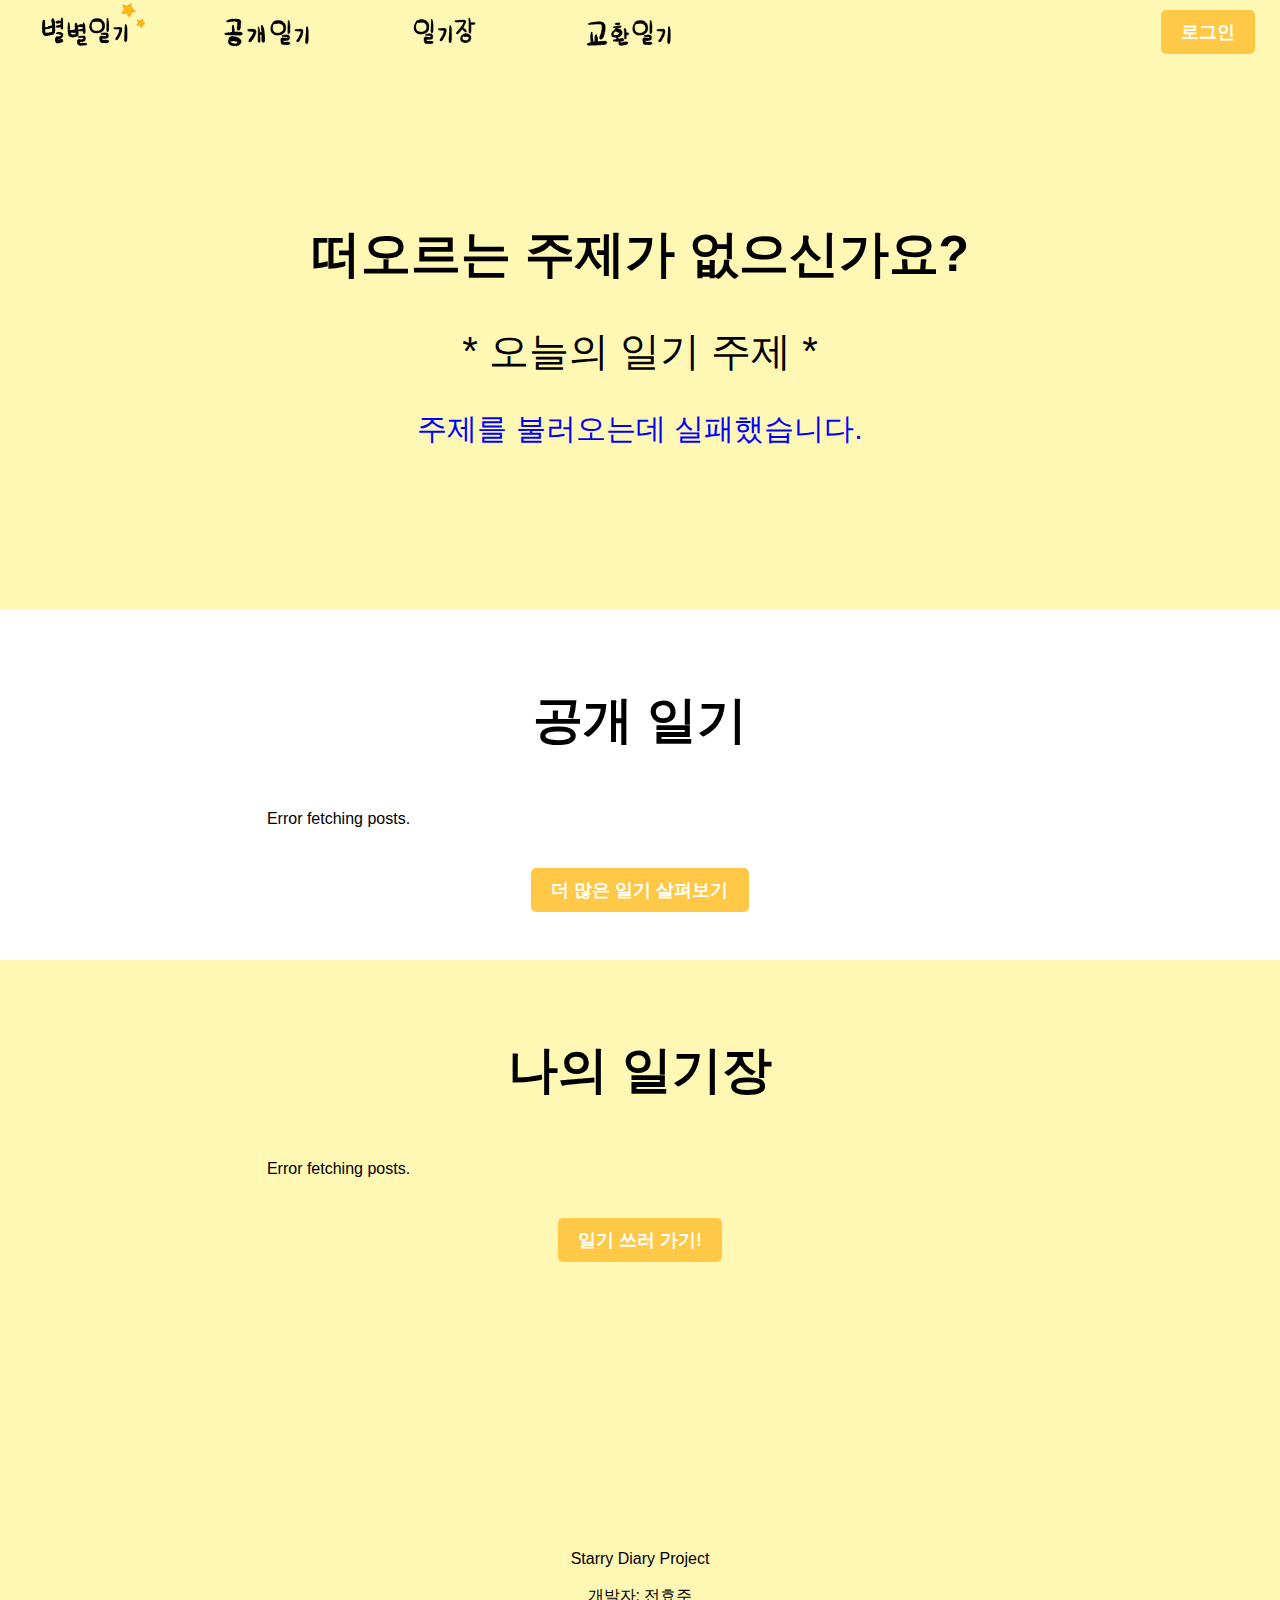
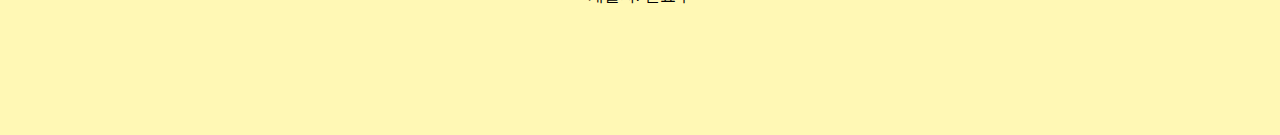
==== commit 464d0a2a: "메인화면 내 일기장" ====
--- a/Diary_project/src/main/resources/static/index.html
+++ b/Diary_project/src/main/resources/static/index.html
@@ -57,7 +57,7 @@
                 <div class="text-center text-white">
                     <h1 class="topic-title fw-bolder">공개 일기</h1>
 				        
-			        <div class="my-diary-container">
+			        <div class="public-diary-container">
 				        
 				    </div>
 				    
@@ -79,7 +79,10 @@
 		        	</div>
 		            <h2 id="my-title" class="my-font-6"></h2>  
 		            <p id="my-diary-content" class="my-font-2 my-diary-content"></p>
-		            <p id="diary-date" class="my-font-8"></p> 
+		            <p id="diary-date" class="my-font-8"></p>
+		            
+		            <button type="submit" id="deleteBtn" class="deleteBtn non-display">삭제</button>
+		            <button type="submit" id="modifyBtn" class="modifyBtn non-display">수정</button>
 		    </div>
 		</div>
         
@@ -89,35 +92,10 @@
                 <div class="text-center text-white">
                     <h1 class="topic-title fw-bolder">나의 일기장</h1>
                     
-                    <div class="public-container">
-	                    <div class="rectangle">
-				            <h2 class="public-title">제목</h2>
-				            <p class="public-content">내용</p>
-				            <p class="public-author">작성자</p>
-				            <p class="public-dateweather">날짜 날씨</p>
-				        </div>
+                    <div class="my-diary-container">
 				        
-				        <div class="rectangle">
-				            <h2 class="public-title">제목</h2>
-				            <p class="public-content">내용</p>
-				            <p class="public-author">작성자</p>
-				            <p class="public-dateweather">날짜 날씨</p>
-				        </div>
-				        
-				        <div class="rectangle">
-				            <h2 class="public-title">제목</h2>
-				            <p class="public-content">내용</p>
-				            <p class="public-author">작성자</p>
-				            <p class="public-dateweather">날짜 날씨</p>
-				        </div>
-				        
-				        <div class="rectangle">
-				            <h2 class="public-title">제목</h2>
-				            <p class="public-content">내용</p>
-				            <p class="public-author">작성자</p>
-				            <p class="public-dateweather">날짜 날씨</p>
-				        </div>
-			        </div>
+				    </div>
+
                 
                 	<a class="my-btn" href="my_diary.html">일기 쓰러 가기!</a>
                 	
@@ -187,7 +165,7 @@
 			        type: "GET",
 			        success: function(posts) {
 			            if (posts.length === 0) {
-			                $('.my-diary-container').append('<p>공개된 일기가 없습니다.</p>');
+			                $('.public-diary-container').append('<p>공개된 일기가 없습니다.</p>');
 			            } else {
 			                // 최신 순으로 정렬
 			                posts.forEach(function(post) {
@@ -207,7 +185,7 @@
 			                        '<p class="public-dateweather">' + formattedDate + '</p>' +
 			                        '<div class="public-like-container" data-liked="false"><span class="like-icon">&#9825;</span><span class="like-count">0</span></div>' + 
 			                        '</div>';
-			                    $('.my-diary-container').append(postHtml);
+			                    $('.public-diary-container').append(postHtml);
 			                    
 			                 	// 좋아요 수 가져오기
 			                    var likeCountSpan = $('.my-rectangle[data-diary-number="' + post.diaryNumber + '"]').find('.like-count');
@@ -251,7 +229,7 @@
 			        },
 			        error: function(error) {
 			            console.error("Error fetching posts:", error);
-			            $('.my-diary-container').append('<p>Error fetching posts.</p>');
+			            $('.public-diary-container').append('<p>Error fetching posts.</p>');
 			        }
 		        });
 	        	
@@ -264,7 +242,7 @@
 			    });
 			    
 			    
-			    // 내 일기장 내용 보기
+			    // 공개 일기장 내용 보기
 			    $(document).on('click', '.my-rectangle', function() {
 			    	var likeCount = $(this).find('.like-count').text();
 			        var title = $(this).find('.public-title').text();
@@ -334,6 +312,83 @@
 			    $('#closePopupBtn').on('click', function() {
 			        $('#public-popup').hide();
 			    });
+			    
+			  //게시글 
+		        $(document).ready(function() {
+		        	//게시글 가져오기
+			    	$.ajax({
+				        url: "/api/my_diary/my_posts",
+				        type: "POST",
+				        success: function(posts) {
+				            if (posts.length === 0) {
+				                $('.my-diary-container').append('<p>공개된 일기가 없습니다.</p>');
+				            } else {
+				                // 최신 순으로 정렬
+				                posts.forEach(function(post) {
+				                    var date = new Date(post.date);
+				                    var formattedDate = date.getFullYear() + '-' +
+				                        ('0' + (date.getMonth() + 1)).slice(-2) + '-' +
+				                        ('0' + date.getDate()).slice(-2) + ' ' +
+				                        ('0' + date.getHours()).slice(-2) + ':' +
+				                        ('0' + date.getMinutes()).slice(-2);
+				                        
+				                    
+				                    var postHtml = '<div class="my-rectangle" data-diary-number="' + post.diaryNumber + '">' +
+				                    	'<h2 class="public-title">' + post.title + '</h2>' +
+				                        '<p class="public-content">' + post.content + '</p>' +
+				                        '<p class="public-check">' + (post.isPublic ? '공개' : '비공개') + '</p>' +
+				                        '<p class="public-author">' + post.name + '</p>' +
+				                        '<p class="public-dateweather">' + formattedDate + '</p>' +
+				                        '<div class="public-like-container" data-liked="false"><span class="like-icon">&#9825;</span><span class="like-count">0</span></div>' + 
+				                        '</div>';
+				                    $('.my-diary-container').append(postHtml);
+				                    
+				                 	// 좋아요 수 가져오기
+				                    var likeCountSpan = $('.my-rectangle[data-diary-number="' + post.diaryNumber + '"]').find('.like-count');
+				                    $.ajax({
+				                        url: '/api/like/count',
+				                        type: 'GET',
+				                        data: {
+				                            DiaryNumber: post.diaryNumber
+				                        },
+				                        success: function(likeCount) {
+				                            likeCountSpan.text(likeCount);
+				                        },
+				                        error: function(error) {
+				                            console.error("Error fetching like count:", error);
+				                        }
+				                    });
+				                    
+				                    //좋아요 여부 표시
+				                    var likeIcon = $('.my-rectangle[data-diary-number="' + post.diaryNumber + '"]').find('.like-icon');
+				                    
+				                    $.ajax({
+				                        url: '/api/like/check',
+				                        type: 'GET',
+				                        data: {
+				                            DiaryNumber: post.diaryNumber
+				                        },
+				                        success: function(isLiked) {
+				                            console.log("DiaryNumber:", post.diaryNumber, "Liked:", isLiked); 
+				                            if (isLiked === true || isLiked === 'true') {
+				                                likeIcon.html('&#9829;').css('color', 'red');
+				                            } else {
+				                                likeIcon.html('&#9825;');
+				                            }
+				                        },
+				                        error: function(error) {
+				                            console.error("Error checking like status:", error);
+				                        }
+				                    });
+				                });
+				            }
+				        },
+				        error: function(error) {
+				            console.error("Error fetching posts:", error);
+				            $('.my-diary-container').append('<p>Error fetching posts.</p>');
+				        }
+			        });
+		        });
 	        });
 	    </script>
    
--- a/Diary_project/src/main/resources/static/css/base.css
+++ b/Diary_project/src/main/resources/static/css/base.css
@@ -253,7 +253,8 @@
     margin-top: 10px;
 }
 
-.like-icon {
+.like-icon,
+.like-icon-3 {
     font-size: 24px;
     cursor: pointer;
     color: black; 
@@ -264,7 +265,12 @@
     color: #ff0000;
 }
 
-.like-count {
+.like-container[data-liked="true"] .like-icon-3 {
+    color: #ff0000;
+}
+
+.like-count,
+.my-like-count {
     margin-left: 5px;
     font-size: 18px;
 }
@@ -478,7 +484,8 @@
 	background-color: white;
 }
 
-.my-diary-container {
+.my-diary-container,
+.public-diary-container {
 	margin-top: 60px;
     display: grid;
     grid-template-columns: repeat(4, 1fr);
@@ -489,7 +496,8 @@
     gap: 20px; 
 }
 
-.my-rectangle {
+.my-rectangle,
+.my-post-rectangle {
     background-color: #ffffff;
     border: 1px solid #ccc;
     border-radius: 15px;
@@ -508,14 +516,16 @@
 	background-color: #f0f0f0;
 }
 
-.public-title {
+.public-title,
+.my-title {
     margin-bottom: 10px;
     overflow: hidden;
     text-overflow: ellipsis;
     white-space: nowrap;
 }
 
-.public-content {
+.public-content,
+.my-content {
     flex-grow: 1;
     overflow: hidden;
     text-overflow: ellipsis;
@@ -527,7 +537,8 @@
 }
 
 
-.public-author, .public-dateweather {
+.public-author, .public-dateweather,
+.my-author, my-dateweather {
     margin-top: 5px;
     overflow: hidden;
     text-overflow: ellipsis;
@@ -905,7 +916,8 @@
     background-color: #f8270a;
 }
 
-.public-like-container {
+.public-like-container,
+.my-like-container {
 	position: absolute;
 	bottom: 80px;
 	font-size: 16px;
@@ -915,4 +927,12 @@
 
 .like-icon.liked {
     color: red;
+}
+
+.like-icon-3.liked {
+    color: red;
+}
+
+.non-display {
+	visibility: hidden;
 }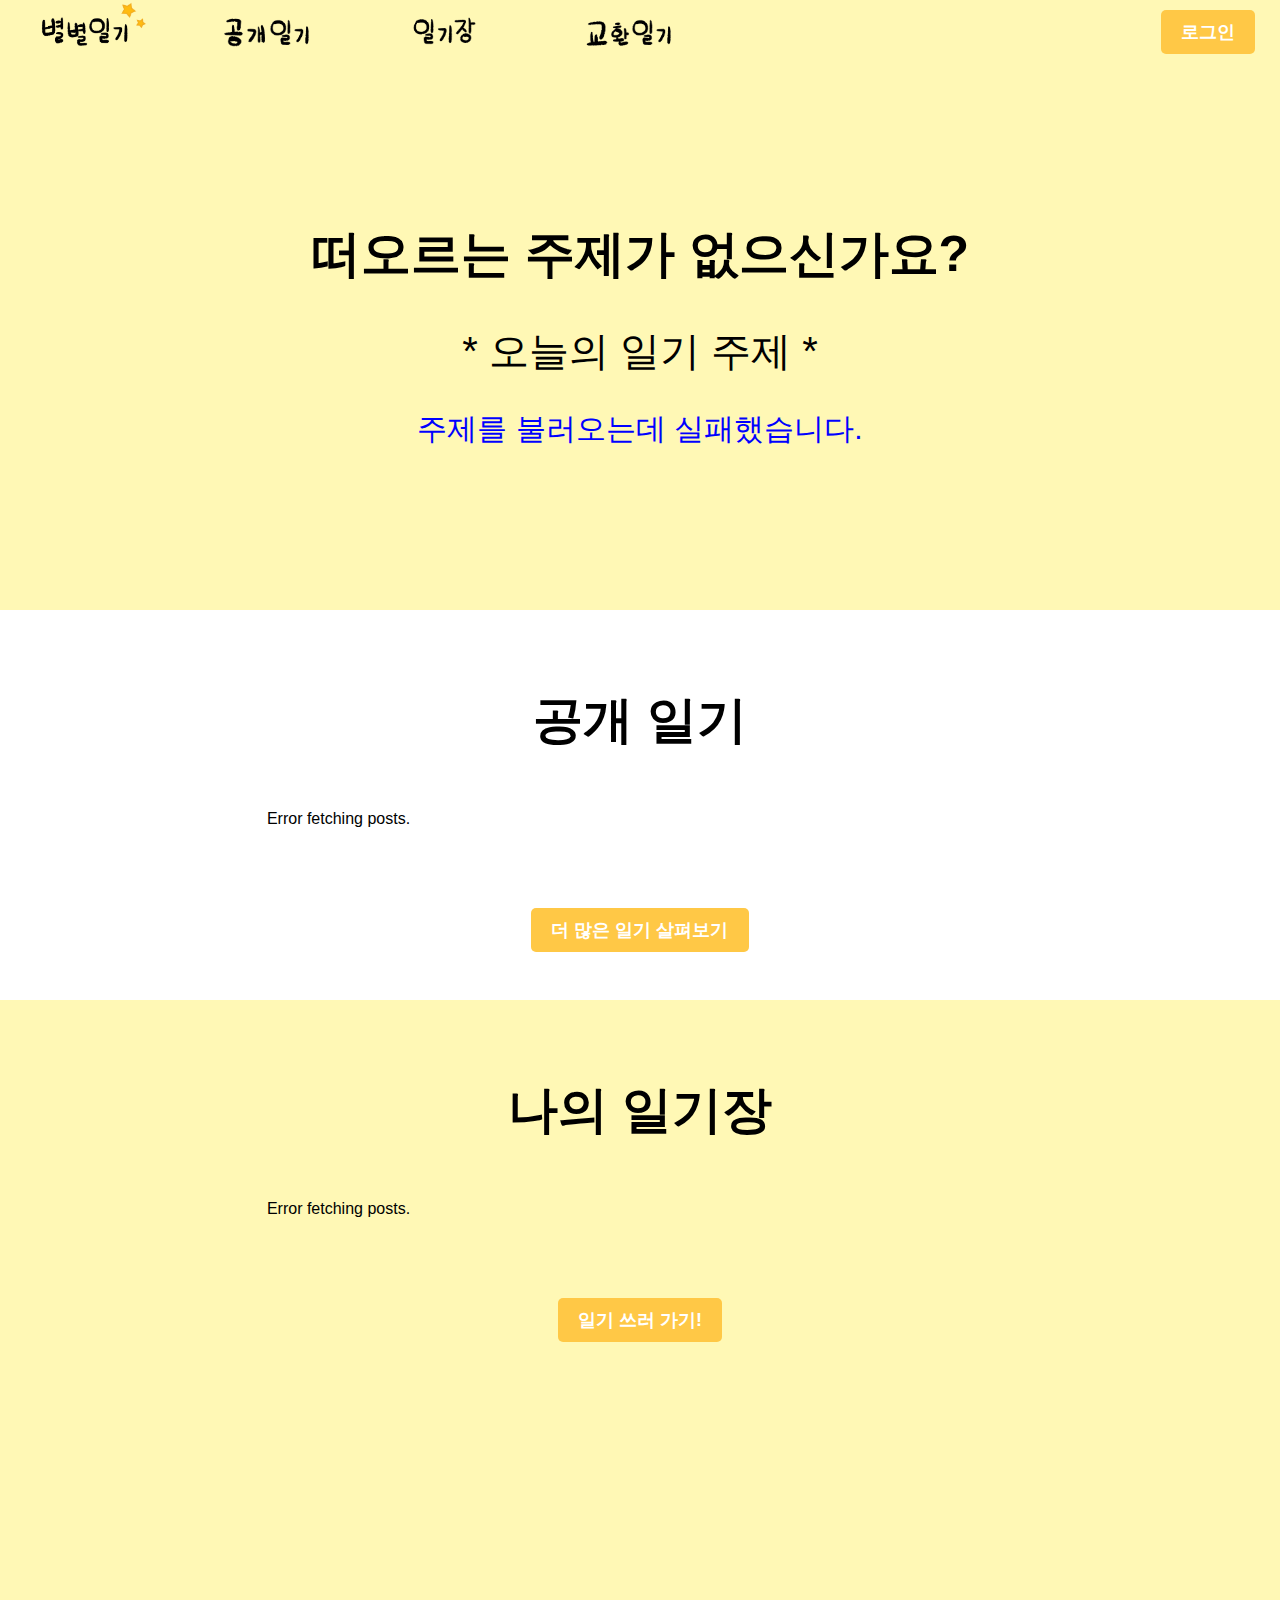
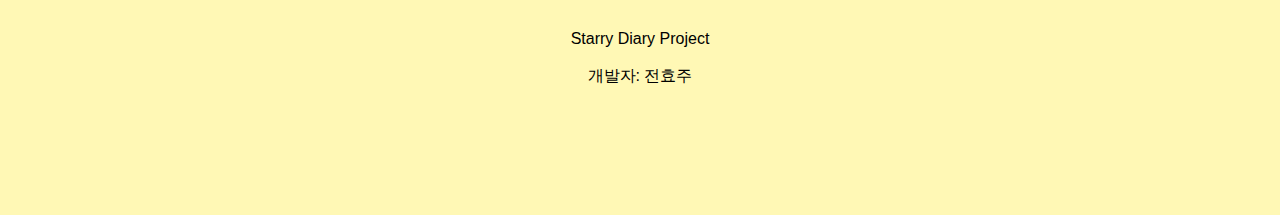
==== commit f8fe6669: "전체적인 ui 제로" ====
--- a/Diary_project/src/main/resources/static/index.html
+++ b/Diary_project/src/main/resources/static/index.html
@@ -30,7 +30,7 @@
                 <a class="navbar-menu" href="my_diary.html">
                     <img src="assets/diary_font.png">
                 </a>
-                <a class="navbar-menu" href="#!">
+                <a class="navbar-menu" href="exchange_diary.html">
                     <img src="assets/ExchangDiary_font.png">
                 </a>
             </div>
@@ -80,6 +80,7 @@
 		            <h2 id="my-title" class="my-font-6"></h2>  
 		            <p id="my-diary-content" class="my-font-2 my-diary-content"></p>
 		            <p id="diary-date" class="my-font-8"></p>
+		            <p id="writer-name" class="my-font-9"></p>
 		            
 		            <button type="submit" id="deleteBtn" class="deleteBtn non-display">삭제</button>
 		            <button type="submit" id="modifyBtn" class="modifyBtn non-display">수정</button>
@@ -249,12 +250,14 @@
 			        var content = $(this).find('.public-content').text();
 			        var isPublic = $(this).find('.public-check').text();
 			        var date = $(this).find('.public-dateweather').text();
+			        var writer = $(this).find('.public-author').text();
 			
 			        $('#likeCount').text(likeCount);
 			        $('#public-check').text(isPublic);
 			        $('#my-title').text(title);
 			        $('#my-diary-content').html(content.replace(/\n/g, "<br>"));
 			        $('#diary-date').text("작성일: " + date);
+			        $('#writer-name').text("작성자: " + writer);
 			        
 			        
 			      //로그인 한 사람의 좋아요 여부
--- a/Diary_project/src/main/resources/static/css/base.css
+++ b/Diary_project/src/main/resources/static/css/base.css
@@ -253,8 +253,7 @@
     margin-top: 10px;
 }
 
-.like-icon,
-.like-icon-3 {
+.like-icon {
     font-size: 24px;
     cursor: pointer;
     color: black; 
@@ -265,12 +264,7 @@
     color: #ff0000;
 }
 
-.like-container[data-liked="true"] .like-icon-3 {
-    color: #ff0000;
-}
-
-.like-count,
-.my-like-count {
+.like-count {
     margin-left: 5px;
     font-size: 18px;
 }
@@ -289,7 +283,7 @@
     transition: background-color 0.3s;
     margin-right: 0; /* 추가 */
   	margin-left: auto;
-  	margin-top: 40px;
+  	margin-top: 80px;
 }
 
 .public-btn:hover{
@@ -485,7 +479,8 @@
 }
 
 .my-diary-container,
-.public-diary-container {
+.public-diary-container,
+.exchange-diary-container {
 	margin-top: 60px;
     display: grid;
     grid-template-columns: repeat(4, 1fr);
@@ -496,8 +491,7 @@
     gap: 20px; 
 }
 
-.my-rectangle,
-.my-post-rectangle {
+.my-rectangle {
     background-color: #ffffff;
     border: 1px solid #ccc;
     border-radius: 15px;
@@ -516,16 +510,14 @@
 	background-color: #f0f0f0;
 }
 
-.public-title,
-.my-title {
+.public-title {
     margin-bottom: 10px;
     overflow: hidden;
     text-overflow: ellipsis;
     white-space: nowrap;
 }
 
-.public-content,
-.my-content {
+.public-content {
     flex-grow: 1;
     overflow: hidden;
     text-overflow: ellipsis;
@@ -537,8 +529,7 @@
 }
 
 
-.public-author, .public-dateweather,
-.my-author, my-dateweather {
+.public-author, .public-dateweather {
     margin-top: 5px;
     overflow: hidden;
     text-overflow: ellipsis;
@@ -658,6 +649,14 @@
     margin-bottom: 20px;
 }
 
+.my-font-9 {
+	position: absolute;
+	font-size: 16px;
+    color: #808080;
+    margin-top: 40px;
+    margin-bottom: 20px;
+}
+
 /* 주제 추천 섹션 */
 .hidden-section {
     display: none;
@@ -755,7 +754,8 @@
     margin-top: 10px;
 }
 
-.diaryContent{
+.diaryContent,
+.joinContent{
 	width: 80%;
 	height: 500px;
     padding: 10px;
@@ -806,7 +806,8 @@
 }
 
 .writing-btn:hover,
-.modify-btn:hover {
+.modify-btn:hover,
+.join-btn:hover {
     background-color: #FF8200;
 }
 
@@ -846,7 +847,7 @@
     font-weight: bold; 
     transition: background-color 0.3s;
   	margin-left: 15px;
-  	margin-top: 30px;
+  	margin-top: 80px;
   	margin-bottom: 30px;
 }
 
@@ -854,7 +855,8 @@
     background-color: #004080;
 }
 
-.modifyTitle{
+.modifyTitle,
+.joinTitle{
 	width: 80%;
 	height: 40px;
     padding: 10px;
@@ -866,13 +868,15 @@
     margin-top: 10px;
 }
 
-.modify-container {
+.modify-container,
+.join-container {
     display: flex;
     justify-content: center;
     align-items: center;
 }
 
-.modify-btn {
+.modify-btn,
+.join-btn {
     display: inline-block;
     padding: 5px 10px;
     background-color: #FFC846; 
@@ -908,7 +912,7 @@
     font-weight: bold; 
     transition: background-color 0.3s;
     margin-right: 15px; 
-  	margin-top: 30px;
+  	margin-top: 80px;
   	margin-bottom: 30px;
 }
 
@@ -916,8 +920,7 @@
     background-color: #f8270a;
 }
 
-.public-like-container,
-.my-like-container {
+.public-like-container {
 	position: absolute;
 	bottom: 80px;
 	font-size: 16px;
@@ -929,10 +932,6 @@
     color: red;
 }
 
-.like-icon-3.liked {
-    color: red;
-}
-
 .non-display {
 	visibility: hidden;
 }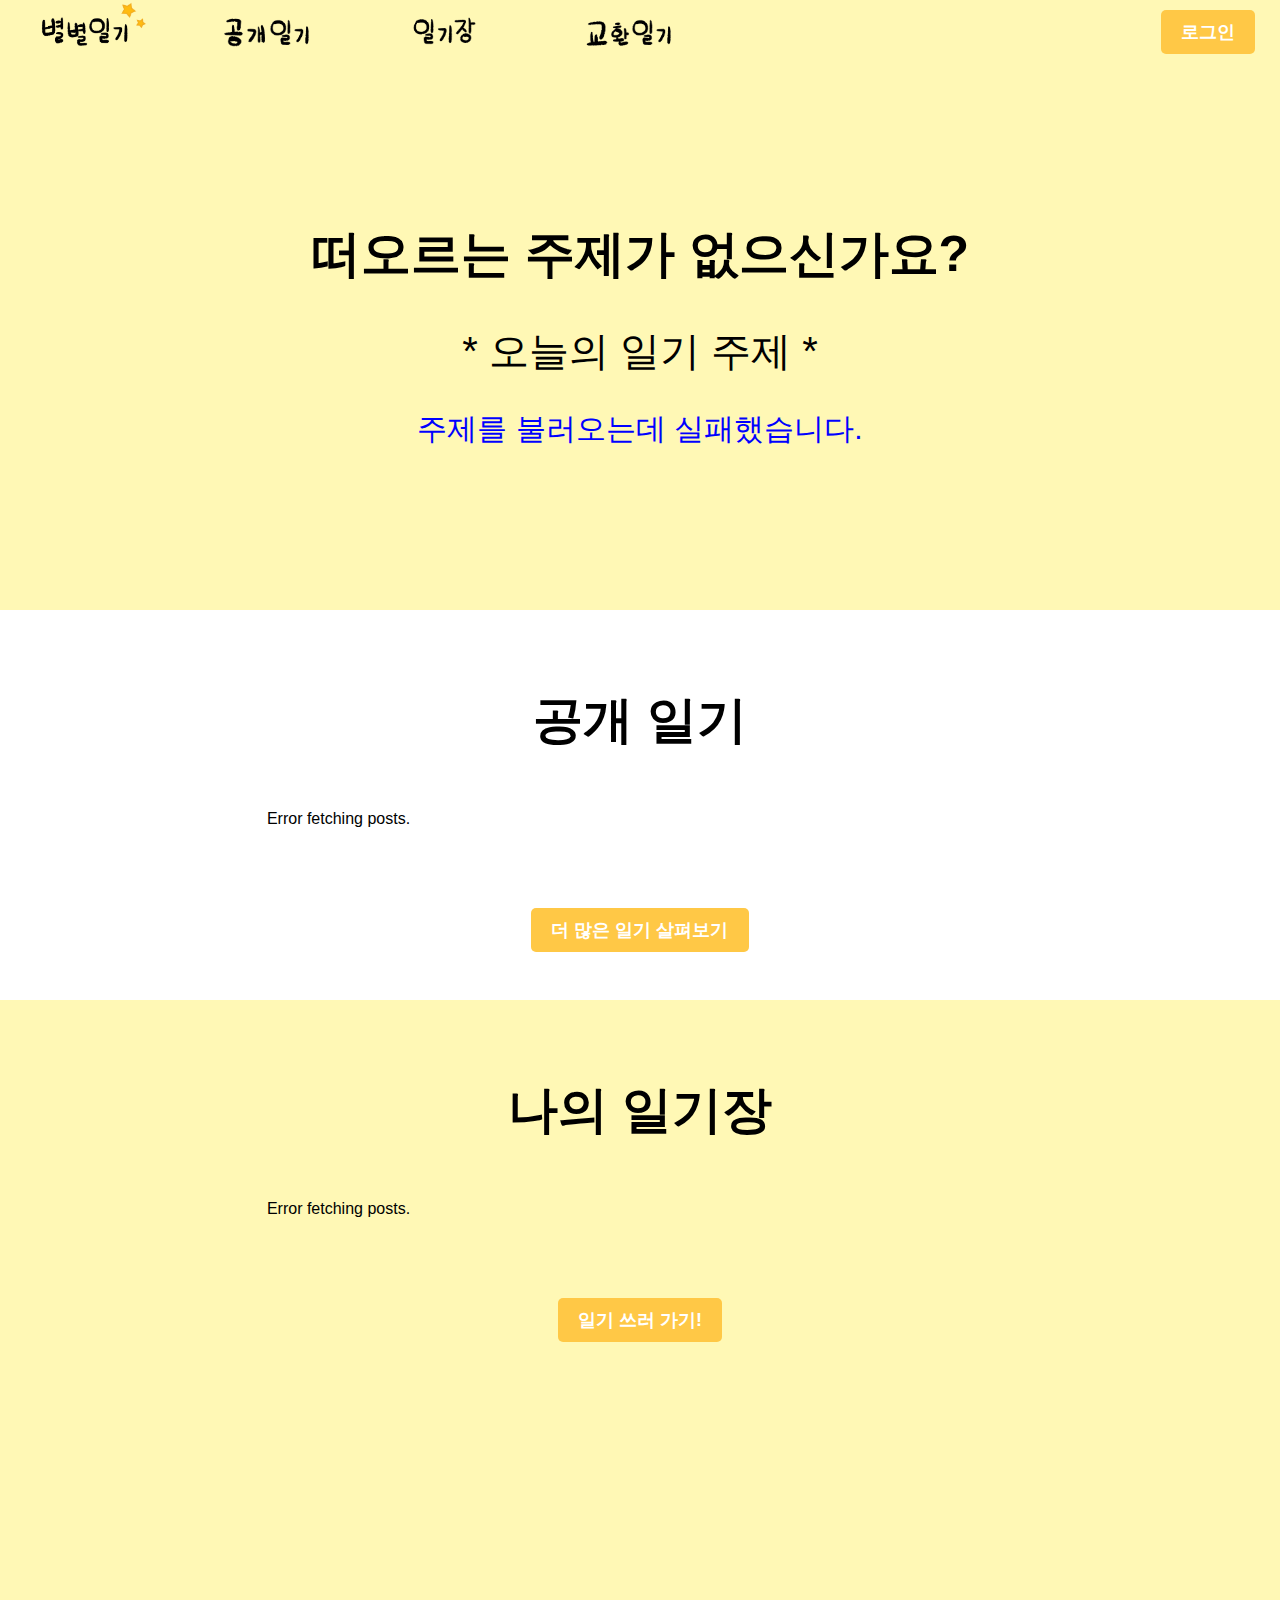
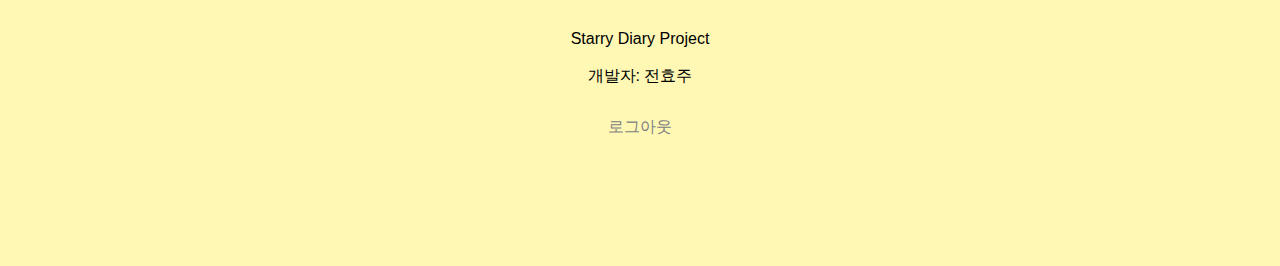
==== commit 7c21f12d: "맨 처음, 맨 마지막 교환일기 게시글로 이동 기능" ====
--- a/Diary_project/src/main/resources/static/index.html
+++ b/Diary_project/src/main/resources/static/index.html
@@ -106,8 +106,9 @@
         
         <!-- footer -->
         <footer class="footer-section">
-            <div class="my-background footer-container">
+            <div class="text-center my-background footer-container">
             	<p class="text-center text-white">Starry Diary Project<br><br> 개발자: 전효주 </p>
+            	<a class="text-center logout" id="logout">로그아웃</a>
             </div>
         </footer>
         
@@ -124,8 +125,11 @@
 	                        $('#user-info').html(response.userName + ' 님');
 	                        $('#user-info').attr("href", "#");
 	                        $('#user-info').addClass('font-3');
+	                        
+	                        $('#logout').show();
 	                    } else {
 	                        $('#user-info').html('<a class="login-btn" href="login.html">로그인</a>');
+	                        $('#logout').hide();
 	                    }
 	                },
 	                error: function(xhr, status, error) {
--- a/Diary_project/src/main/resources/static/css/base.css
+++ b/Diary_project/src/main/resources/static/css/base.css
@@ -934,4 +934,60 @@
 
 .non-display {
 	visibility: hidden;
+}
+
+.prevPopupBtn, 
+.nextPopupBtn,
+.firstPopupBtn,
+.lastPopupBtn {
+    position: absolute;
+    top: 50%;
+    transform: translateY(-50%);
+    background-color: transparent;
+    border: none;
+    font-size: 2em;
+    cursor: pointer;
+    color: #ccc;
+}
+
+.firstPopupBtn{
+	left: 10px;
+}
+
+.prevPopupBtn {
+    left: 50px;
+}
+
+.nextPopupBtn {
+    right: 50px;
+}
+
+.lastPopupBtn{
+	right: 10px;
+}
+
+.prevPopupBtn:hover,
+.nextPopupBtn:hover,
+.firstPopupBtn:hover,
+.lastPopupBtn:hover {
+	background-color: gray;
+}
+
+.prevPopupBtn:disabled, 
+.nextPopupBtn:disabled,
+.firstPopupBtn:disabled,
+.lastPopupBtn:disabled {
+    color: black;
+    cursor: not-allowed;
+}
+
+.logout{
+	cursor: pointer;
+	display: inline-block;
+	margin-top: 30px;
+	color: gray;
+}
+
+.logout:hover{
+	color: blue;
 }